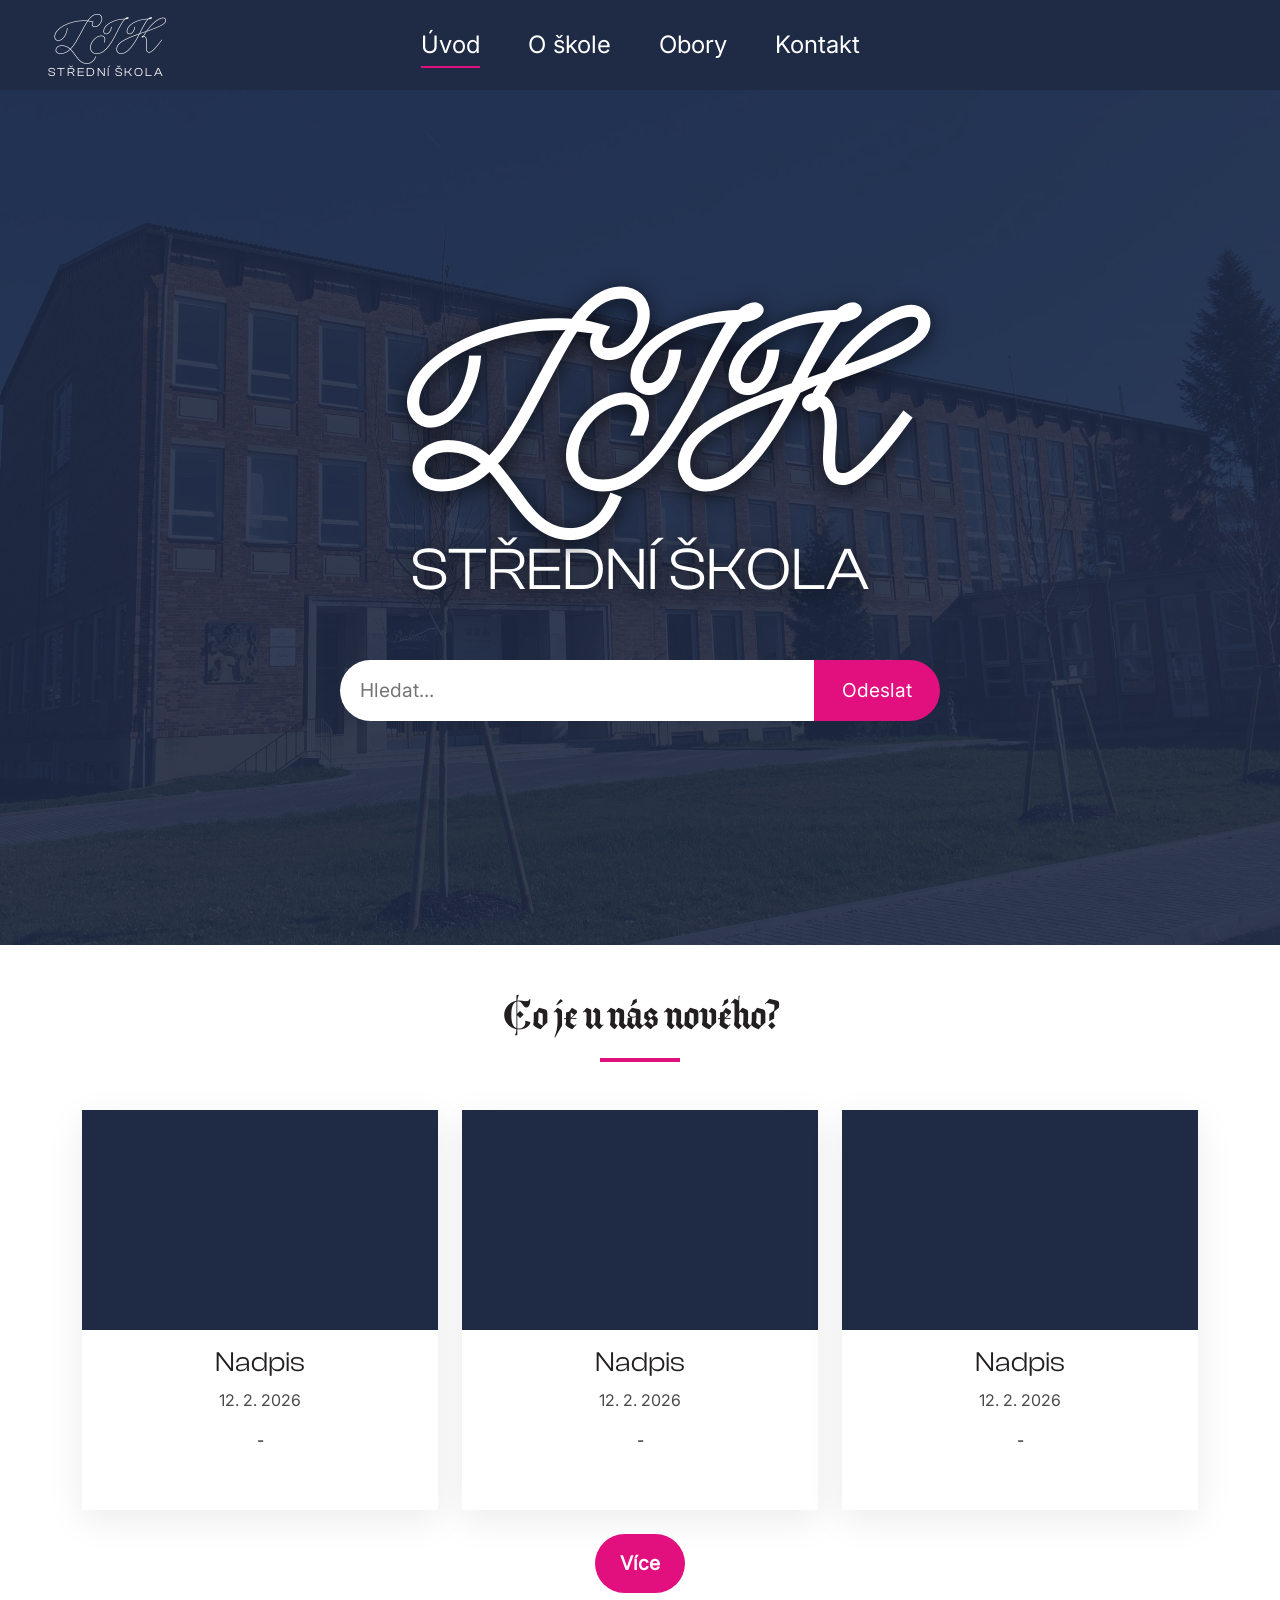
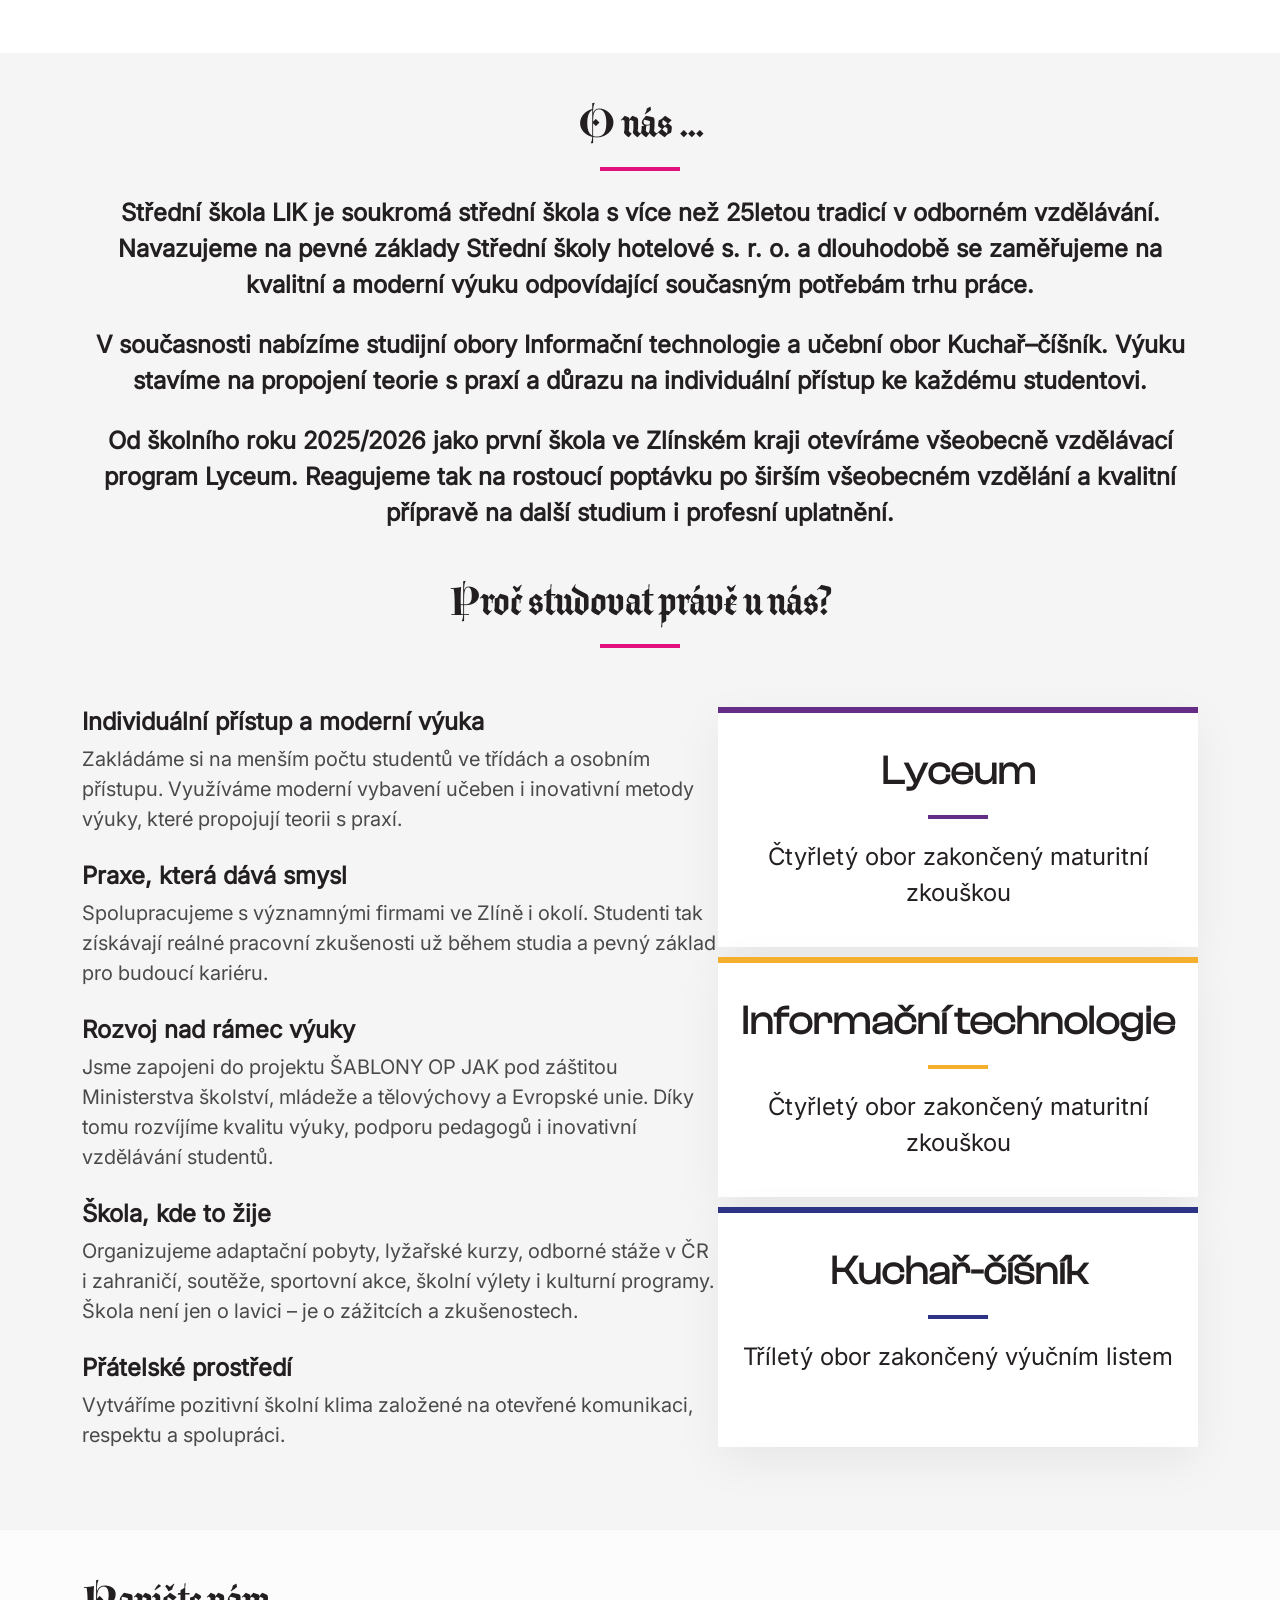
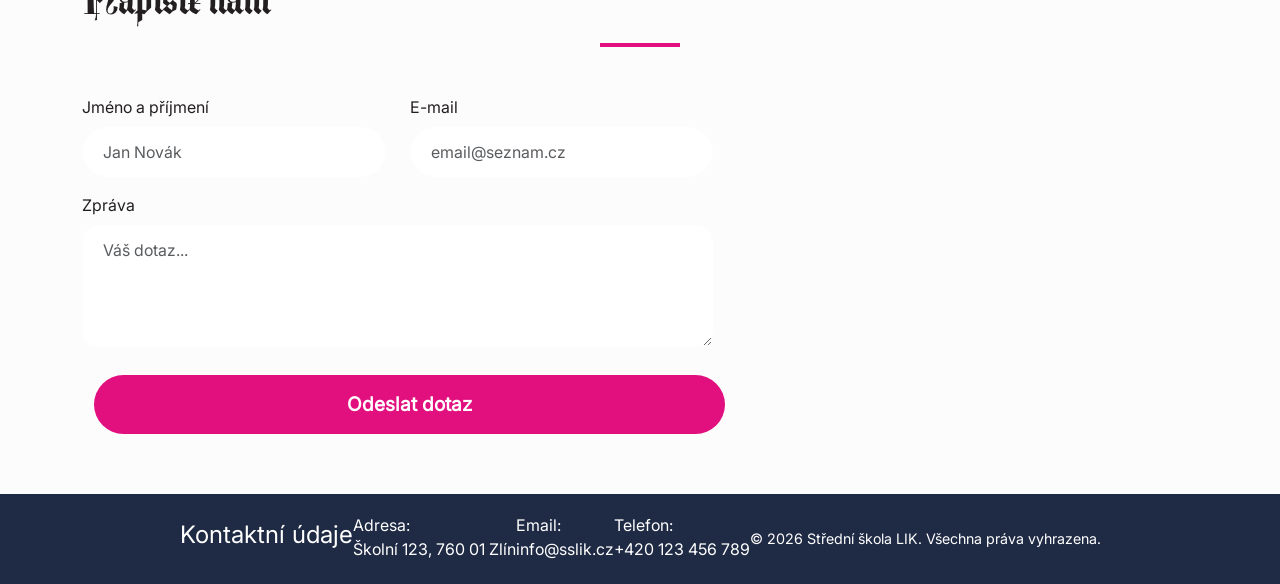
==== index.html @ 32ef6cf1 "home vmijsdxfovnujifdsuj" ====
<!DOCTYPE html>
<html lang="cs">
<head>
  <meta charset="UTF-8" />
  <meta name="viewport" content="width=device-width, initial-scale=1.0"/>
  <title>SŠLIK</title>
  <link href="https://cdn.jsdelivr.net/npm/bootstrap@5.3.2/dist/css/bootstrap.min.css" rel="stylesheet">
  <link rel="stylesheet" href="css/style.css">
</head>
<body>

<header class="d-flex align-items-center px-5 position-relative">
  
  <a href="index.html" class="logo text-decoration-none d-flex flex-column align-items-center">
    <h1 class="m-0">LIK</h1>
    <h2 class="m-0">STŘEDNÍ ŠKOLA</h2>
  </a>

  <nav class="position-absolute top-50 start-50 translate-middle">
    <ul class="nav gap-5">
      <li class="nav-item">
        <a class="header-nav active text-white" href="index.html">Úvod</a>
      </li>
      <li class="nav-item">
        <a class="header-nav text-white" href="o-skole.html">O škole</a>
      </li>
      <li class="nav-item">
        <a class="header-nav text-white" href="obory.html">Obory</a>
      </li>
      <li class="nav-item">
        <a class="header-nav text-white" href="kontakt.html">Kontakt</a>
      </li>
    </ul>
  </nav>
</header>

  <section class="hero">
    <div class="hero-content">
      <h1 class="title display-1 fw-bold">LIK</h1>
      <h2 class="title display-4">STŘEDNÍ ŠKOLA</h2>
    
      <form class="hero-form">
        <input type="text" placeholder="Hledat..." required>
        <button type="submit">Odeslat</button>
      </form>
    </div>
  </section>

<section id="news" class="py-5">
  <div class="container text-center">
    <h2 class="section-title mb-5">Co je u nás nového?</h2>

    <div class="row justify-content-center g-4">
      
      <div class="col-md-4 d-flex justify-content-center">
        <article class="news-card">
          <div class="news-image"></div>
          <div class="p-3">
            <h3>Nadpis</h3>
            <p class="news-meta">12. 2. 2026</p>
            <p>-</p>
          </div>
        </article>
      </div>

      <div class="col-md-4 d-flex justify-content-center">
        <article class="news-card">
          <div class="news-image"></div>
          <div class="p-3">
            <h3>Nadpis</h3>
            <p class="news-meta">12. 2. 2026</p>
            <p>-</p>
          </div>
        </article>
      </div>

      <div class="col-md-4 d-flex justify-content-center">
        <article class="news-card">
          <div class="news-image"></div>
          <div class="p-3">
            <h3>Nadpis</h3>
            <p class="news-meta">12. 2. 2026</p>
            <p>-</p>
          </div>
        </article>
      </div>

    </div>

    <a class="btn more rounded-pill text-white px-4 mt-4" href="#">Více</a>
  </div>
</section>

<section id="about" class="py-5">
  <div class="container text-center">

    <h2 class="section-title mb-4">O nás ...</h2>

    <p class="fs-4 fw-semibold mb-4">Střední škola LIK je soukromá střední škola s více než 25letou tradicí v odborném vzdělávání. Navazujeme na pevné základy Střední školy hotelové s. r. o. a dlouhodobě se zaměřujeme na kvalitní a moderní výuku odpovídající současným potřebám trhu práce.
</p>
    <p class="fs-4 fw-semibold mb-4">V současnosti nabízíme studijní obory Informační technologie a učební obor Kuchař–číšník. Výuku stavíme na propojení teorie s praxí a důrazu na individuální přístup ke každému studentovi.</p>
    <p class="fs-4 fw-semibold mb-5">Od školního roku 2025/2026 jako první škola ve Zlínském kraji otevíráme všeobecně vzdělávací program Lyceum. Reagujeme tak na rostoucí poptávku po širším všeobecném vzdělání a kvalitní přípravě na další studium i profesní uplatnění.</p>

        <h2 class="section-title mb-4">Proč studovat právě u nás?</h2>

<div class="why-study">
  <div class="why-study-content">

    <p class="why-study-item fs-4 fw-semibold mb-1">Individuální přístup a moderní výuka</p>
    <p class="why-study-item fs-5 mb-4">Zakládáme si na menším počtu studentů ve třídách a osobním přístupu. Využíváme moderní vybavení učeben i inovativní metody výuky, které propojují teorii s praxí.</p>

    
    <p class="why-study-item fs-4 fw-semibold mb-1">Praxe, která dává smysl</p>
    <p class="why-study-item fs-5 mb-4">Spolupracujeme s významnými firmami ve Zlíně i okolí. Studenti tak získávají reálné pracovní zkušenosti už během studia a pevný základ pro budoucí kariéru.</p>

    
    <p class="why-study-item fs-4 fw-semibold mb-1">Rozvoj nad rámec výuky</p>
    <p class="why-study-item fs-5 mb-4">Jsme zapojeni do projektu ŠABLONY OP JAK pod záštitou Ministerstva školství, mládeže a tělovýchovy a Evropské unie. Díky tomu rozvíjíme kvalitu výuky, podporu pedagogů i inovativní vzdělávání studentů.</p>

    
    <p class="why-study-item fs-4 fw-semibold mb-1">Škola, kde to žije</p>
    <p class="why-study-item fs-5 mb-4">Organizujeme adaptační pobyty, lyžařské kurzy, odborné stáže v ČR i zahraničí, soutěže, sportovní akce, školní výlety i kulturní programy. Škola není jen o lavici – je o zážitcích a zkušenostech.</p>

    
    <p class="why-study-item fs-4 fw-semibold mb-1">Přátelské prostředí</p>
    <p class="why-study-item fs-5">Vytváříme pozitivní školní klima založené na otevřené komunikaci, respektu a spolupráci.</p>

    </div>
    <div class="study-programs">

        <div class="study-card lyceum-card">
          <h3 class="fs-1 fw-bold">Lyceum</h3>
          <hr>
          <p class="fs-4">Čtyřletý obor zakončený maturitní zkouškou</p>
        </div>

        <div class="study-card it-card">
          <h3 class="fs-1 fw-bold">Informační technologie</h3>
          <hr>
          <p class="fs-4">Čtyřletý obor zakončený maturitní zkouškou</p>
        </div>

        <div class="study-card kuchar-card">
          <h3 class="fs-1 fw-bold">Kuchař-číšník</h3>
          <hr>
          <p class="fs-4">Tříletý obor zakončený výučním listem</p>
        </div>

    </div>
    </div>
  </div>
</section>

<section id="kontakt" class="py-5 shadow-sm" style="background-color: #fcfcfc;">
  <div class="container">
    <h2 class="section-title mb-5">Napište nám</h2>
    <div class="row g-5">

      <div class="col-md-7">
          <div class="row mb-3">
            <div class="col">
              <label class="form-label">Jméno a příjmení</label>
              <input type="text" class="form-control rounded-pill" placeholder="Jan Novák" required>
            </div>
            <div class="col">
              <label class="form-label">E-mail</label>
              <input type="email" class="form-control rounded-pill" placeholder="email@seznam.cz" required>
            </div>
          </div>
          <div class="mb-3">
            <label class="form-label">Zpráva</label>
            <textarea class="form-control rounded-4" rows="4" placeholder="Váš dotaz..."></textarea>
          </div>
          <button type="submit" class="btn more text-white w-100">Odeslat dotaz</button>
      </div>
      
    </div>
  </div>
</section>

<footer class="d-flex align-items-center justify-content-center">
          <h4 class="mb-2 text-white">Kontaktní údaje</h4>
          <p class="mb-1 text-white">Adresa:<br>Školní 123, 760 01 Zlín</p>
          <p class="mb-1 text-white">Email:<br>info@sslik.cz</p>
          <p class="mb-1 text-white">Telefon:<br>+420 123 456 789</p>
</footer>

<script src="https://cdn.jsdelivr.net/npm/bootstrap@5.3.2/dist/js/bootstrap.bundle.min.js"></script>
</body>
</html>
---- css/style.css ----
:root {
  --primary: #1f2a44;
  --secondary: #e20f7f;
  --text: #231f20;
  --bg-gray: #f5f5f5;

  --lyceum: #662d87;
  --it: #f4b02d;
  --kuchar: #2d3486;

  --gray: #4a4a4a;
}

@font-face {
  font-family: 'Pencerio_Complete';
  src: url('/fonts/Pencerio_Complete/Fonts/WEB/fonts/Pencerio-Hairline.woff2');
}

@font-face {
  font-family: 'Aktura_Complete';
  src: url('/fonts/Aktura_Complete/Fonts/WEB/fonts/Aktura-Regular.woff2');
}

@font-face {
  font-family: 'ClashDisplay-Regular';
  src: url('/fonts/ClashDisplay_Complete/Fonts/WEB/fonts/ClashDisplay-Regular.woff2');
}

@font-face {
  font-family: 'Inter-Regular';
  src: url('/fonts/Inter/static/Inter_18pt-Regular.ttf');
}

body {
  font-family: 'Inter-Regular', sans-serif;
  color: var(--text);
}

header {
  height: 90px;
  background: var(--primary);
}

.logo h1 {
  font-family: 'Pencerio_Complete';
  font-size: 45px;
  letter-spacing: 3px;
  color: white;
}

.logo h2 {
  font-family: 'ClashDisplay-Regular';
  font-size: 12px;
  letter-spacing: 2px;
  color: white;
}

.nav a {
  color: white;
  text-decoration: none;
  font-size: 150%;
  position: relative;
  padding: 5px 0;
  transition: color 0.3s ease;
}
.nav a::after {
  content: "";
  position: absolute;
  bottom: -4px;
  left: 50%;
  transform: translateX(-50%);
  width: 0%;
  height: 2px;
  background: var(--secondary);
  transition: width 0.3s ease;
}

.nav a:hover::after,
.nav a.active::after {
  width: 100%;
}

.hero { 
  height: 95vh;
  min-height: 640px;
  background: url("/img/kola-scaled.jpg");
  background-position: center;
  background-size: cover;
  background-repeat: no-repeat;
  color: white;
  position: relative;
  display: flex;
  align-items: center;
  overflow: hidden;
}

.hero::before {
  content: "";
  position: absolute;
  inset: 0;
  background: var(--primary);
  opacity: 0.9;
  z-index: 1;
}

.hero-form {
  margin: 2% auto 2.5%;
  display: flex;
  justify-content: center;
  max-width: 600px;
  width: 100%;
  gap: 0;
}

.hero-form input {
  flex: 1;
  padding: 16px 20px;
  border-radius: 50px 0 0 50px;
  border: none;
  font-size: 120%;
  outline: none;
}

.hero-form button {
  padding: 16px 28px;
  border-radius: 0 50px 50px 0;
  border: none;
  background: var(--secondary);
  color: white;
  font-size: 120%;
  cursor: pointer;
  transition: all 0.3s ease;
}

.hero-form button:hover {
  background: white;
  color: var(--primary);
}

.hero-content {
  display: flex;
  width: 100%;
  align-items: center;
  justify-content: center;
  flex-direction: column;
  z-index: 2;
}

.hero h1{
  font-family: Pencerio_Complete;
  font-size: 220px;
  text-shadow: 0 4px 20px rgba(0,0,0,0.75);
}

.hero h2{
  position: relative;
  bottom: 20px;
  font-family: ClashDisplay-Regular;
  font-size: 60px;
  z-index: -1;
  text-shadow: 0 4px 20px rgba(0,0,0,0.75);
}

.btn {
  display: inline-block;
  padding: 14px 32px;
  border-radius: 50px;
  text-decoration: none;
  font-weight: 600;
  font-size: 120%;
  transition: all 0.3s ease;
  margin: 12px;
}

.more {
  background: var(--secondary);
  color: white;
}

.more:hover {
  background: var(--primary)  ;
  border-color: white;
  transform: translateY(3px);
}

.section-title {
  font-size: 42px;
  font-family: 'Aktura_Complete';
  position: relative;
  color: var(--text);
}

.section-title::after {
  content: "";
  display: block;
  width: 80px;
  height: 4px;
  background: var(--secondary);
  margin: 15px auto 0;
}

.news-card {
  width: 400px;
  height: 400px;
  background: white;
  box-shadow: 0 10px 35px rgba(0,0,0,0.08);
  transition: 0.4s;
  display: flex;
  flex-direction: column;
}

.news-card:hover {
  transform: translateY(-10px);
  box-shadow: 0 30px 70px rgba(0,0,0,0.2);
}

.news-image {
  height: 220px;
  background: var(--primary);
}

.news-meta {
  color: var(--gray);
}

.news-card h3 {
  font-family: 'ClashDisplay-Regular';
}

#about {
  background: var(--bg-gray);
}

.why-study{
  display: flex;
  height: 90vh;
  justify-content: space-between;
  align-items: center;
  width: 100%;
}

.why-study-item{
  text-align: left;
}

.study-programs{
  display: flex;
  align-items: end;
  justify-content: center;
  gap: 10px;
  flex-direction: column;
}


.study-card {
  width: 480px;
  height: 240px;
  background: white;
  padding: 40px 20px;
  position: relative;
  transition: 0.4s;
  box-shadow: 0 15px 45px rgba(0,0,0,0.06);
  overflow: hidden;
}

.study-card::before {
  content: "";
  position: absolute;
  top: 0;
  left: 0;
  width: 100%;
  height: 6px;
  transition: 0.4s;
  z-index: 1;
}

.lyceum-card::before { background: var(--lyceum); }
.it-card::before { background: var(--it); }
.kuchar-card::before { background: var(--kuchar); }

.study-card:hover::before {
  height: 100%;
}

.study-card h3,
.study-card p {
  position: relative;
  z-index: 2;
  transition: 0.4s;
}

.study-card h3 {
  font-family: 'ClashDisplay-Regular';
}

.study-card:hover h3,
.study-card:hover p {
  color: white;
}

/* Základní styl pro čáru v kartě */
.study-card hr {
  width: 60px; /* Počáteční délka čáry */
  height: 4px; 
  border: none;
  opacity: 1;
  
  /* KLÍČOVÁ ZMĚNA: Automatický margin zleva i zprava čáru vycentruje */
  margin: 20px auto; 
  
  transition: 0.4s ease-in-out; /* Plynulejší přechod */
  position: relative;
  z-index: 2;
}

/* Barvy čar zůstávají stejné */
.lyceum-card hr { background-color: var(--lyceum); }
.it-card hr { background-color: var(--it); }
.kuchar-card hr { background-color: var(--kuchar); }

/* Efekt při najetí na kartu */
.study-card:hover hr {
  background-color: white;
  
  /* Čára se rozšíří na obě strany, protože má margin: auto */
  width: 150px; 
}

.section-title.text-start::after {
  margin: 15px 0 0; /* Zarovnání linky doleva pro text-start */
}

.img-wrapper img {
  transition: transform 0.5s ease;
}

.img-wrapper:hover img {
  transform: scale(1.05);
}

/* Úprava karet oborů v sekci About (místo TEXT TEXT TEXT) */
#about p.fs-5 {
  max-width: 800px;
  margin: 0 auto;
  color: var(--gray);
}

/* Kontakt form styling */
.form-control {
  padding: 12px 20px;
  border: 1px solid white;
}

.form-control:focus {
  border-color: var(--secondary);
  box-shadow: 0 0 0 0.25rem rgba(226, 15, 127, 0.25);
}

.contact-info p {
  font-size: 1.1rem;
  margin-bottom: 1rem;
}

/* Footer - malá výplň, ať tam něco je */
footer::after {
  content: "© 2026 Střední škola LIK. Všechna práva vyhrazena.";
  color: white;
  font-size: 0.9rem;
}

footer {
  height: 90px;
  background: var(--primary);
}
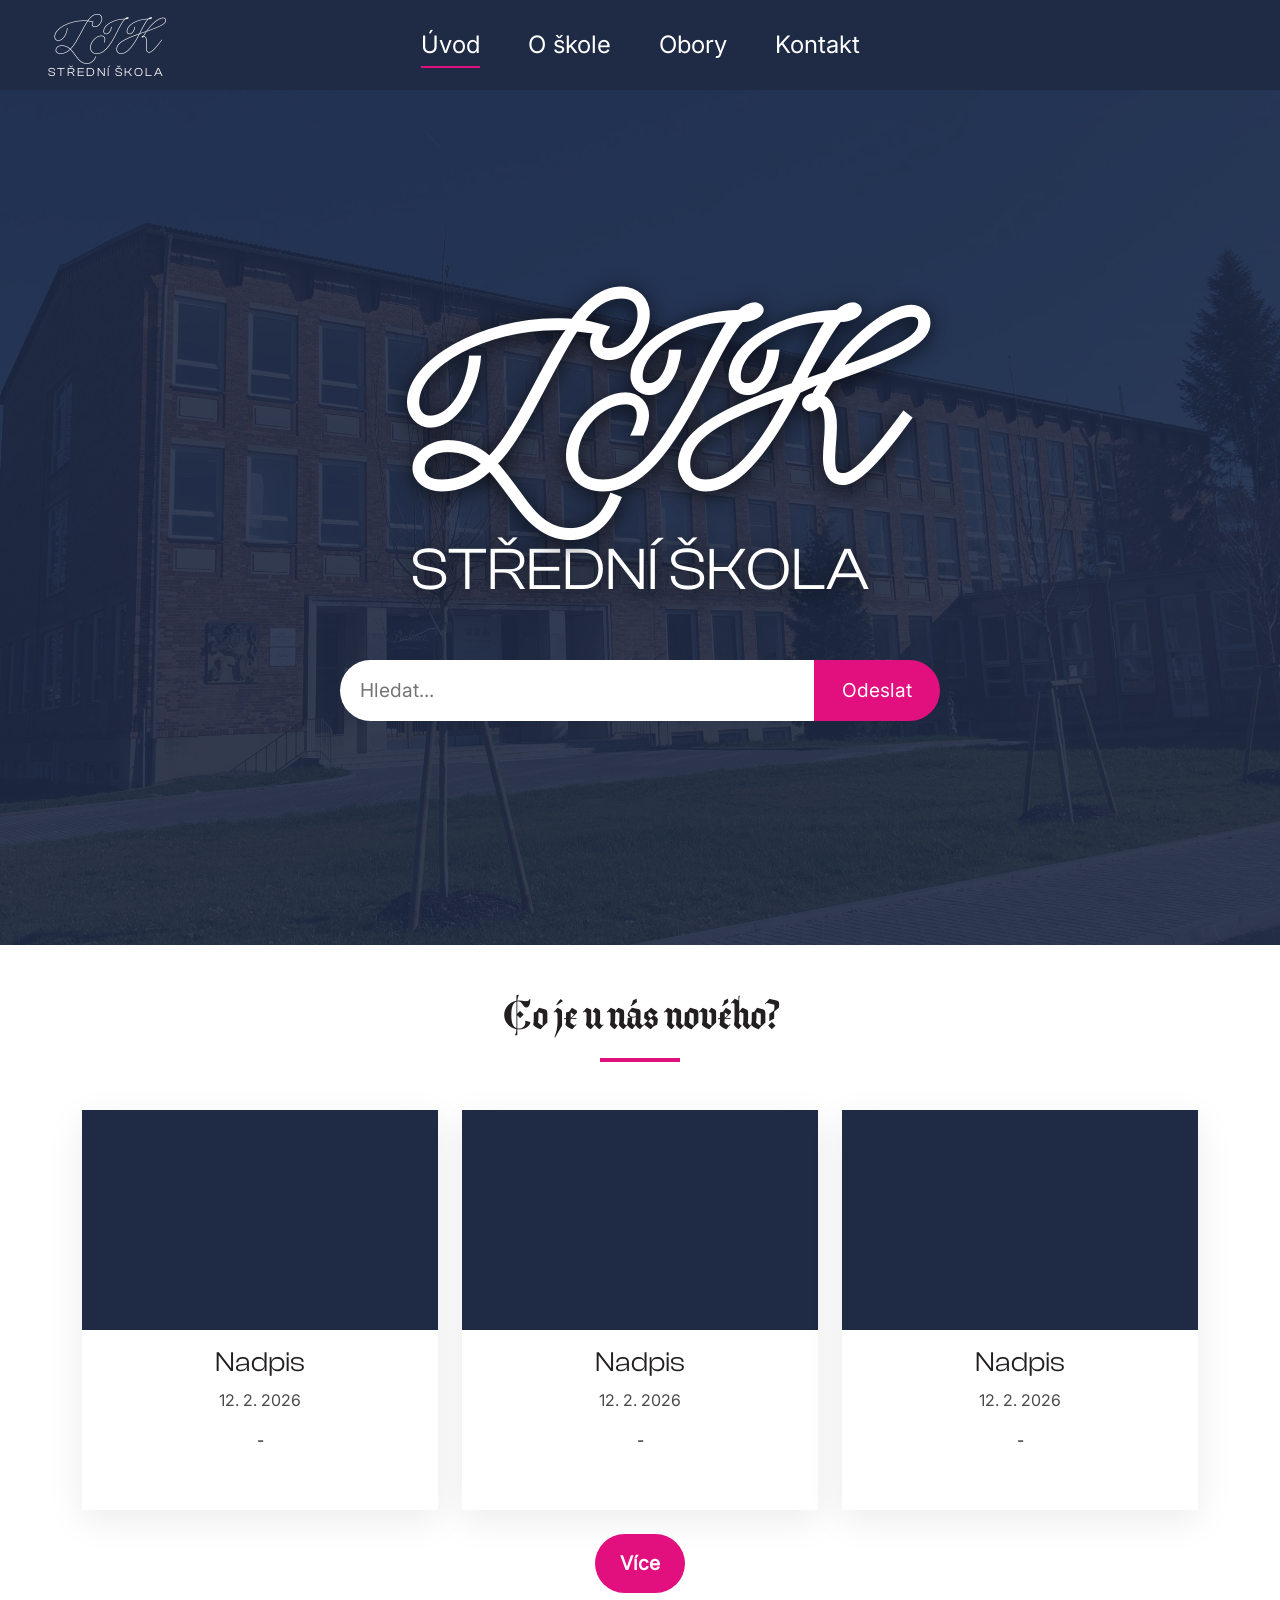
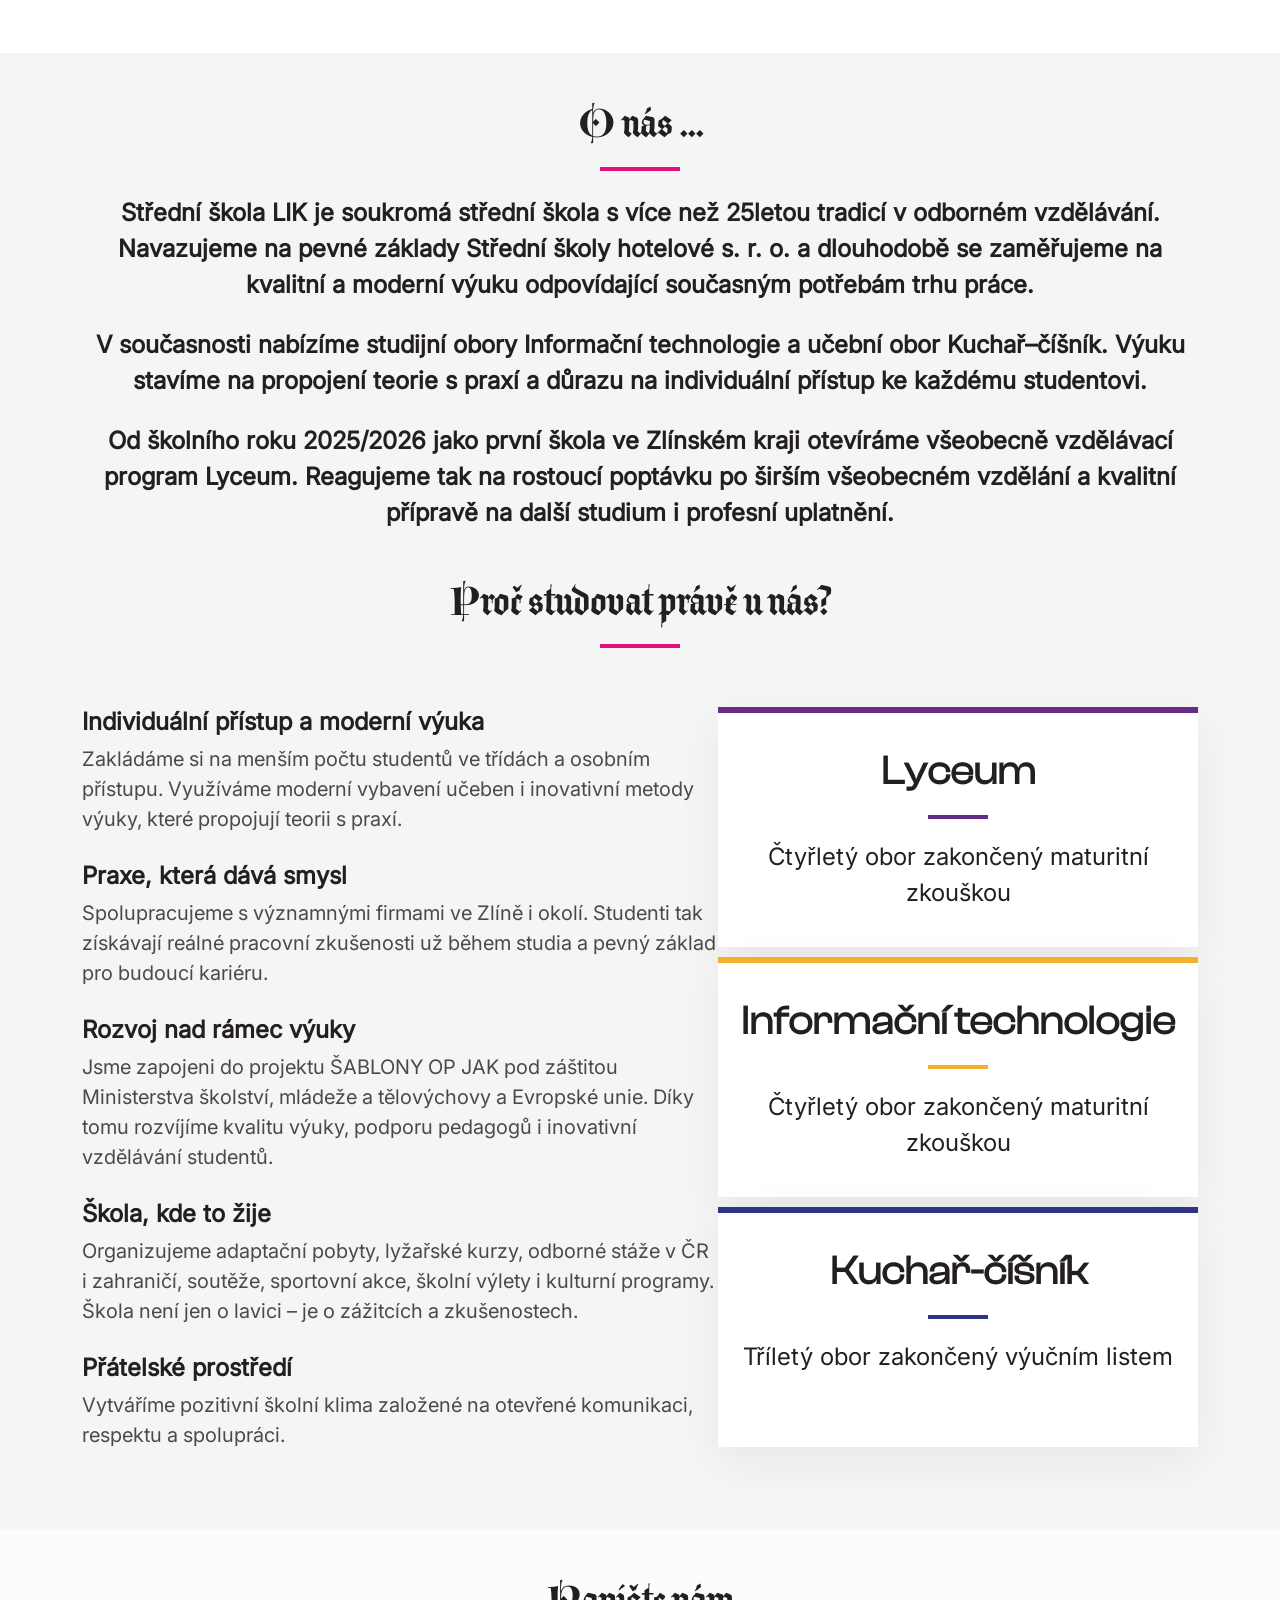
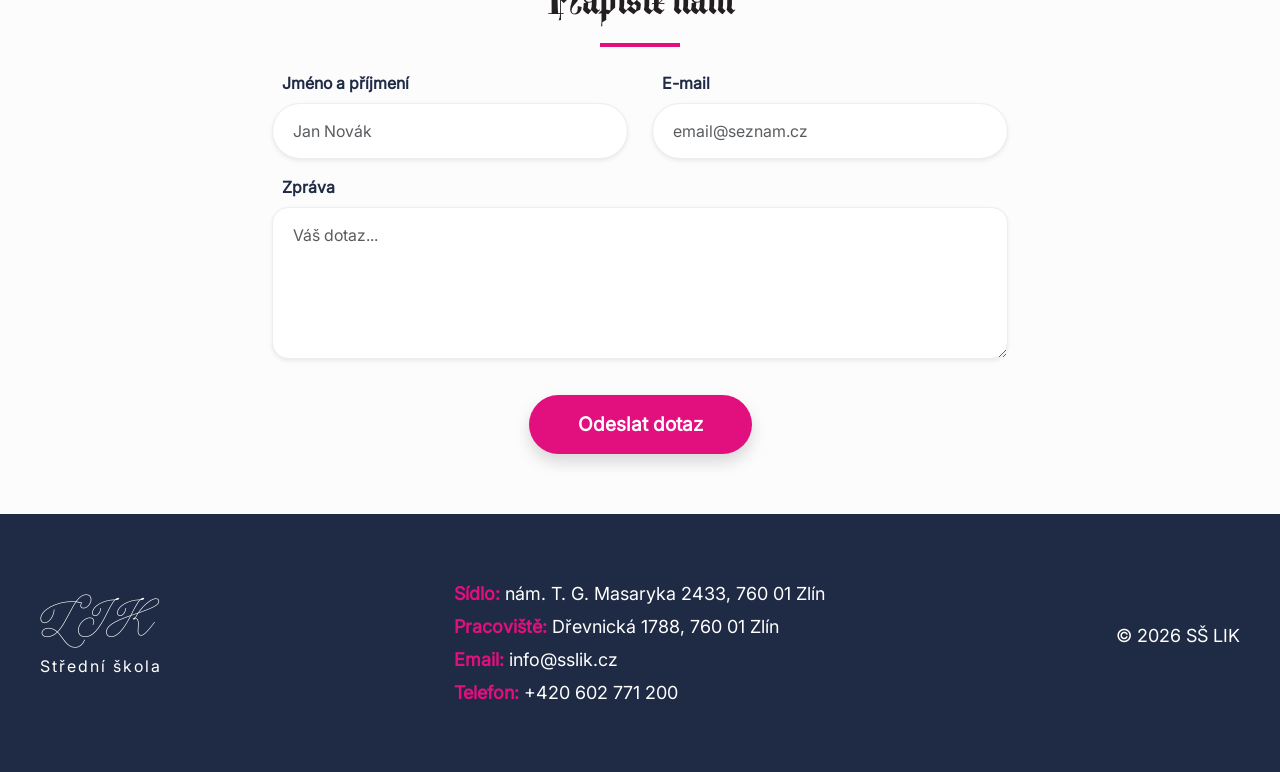
==== commit db39c621: "kontakt a footer uprava a oprava chyb" ====
--- a/index.html
+++ b/index.html
@@ -151,38 +151,52 @@
   </div>
 </section>
 
-<section id="kontakt" class="py-5 shadow-sm" style="background-color: #fcfcfc;">
+<section id="kontakt" class="py-5" style="background-color: #fcfcfc;">
   <div class="container">
-    <h2 class="section-title mb-5">Napište nám</h2>
-    <div class="row g-5">
-
-      <div class="col-md-7">
+    <h2 class="section-title mb-4 text-center">Napište nám</h2>
+    <div class="row justify-content-center"> <div class="col-lg-8">
           <div class="row mb-3">
-            <div class="col">
-              <label class="form-label">Jméno a příjmení</label>
-              <input type="text" class="form-control rounded-pill" placeholder="Jan Novák" required>
+            <div class="col-md-6 mb-3 mb-md-0">
+              <label class="form-label fw-bold">Jméno a příjmení</label>
+              <input type="text" class="form-control rounded-pill shadow-sm" placeholder="Jan Novák" required>
             </div>
-            <div class="col">
-              <label class="form-label">E-mail</label>
-              <input type="email" class="form-control rounded-pill" placeholder="email@seznam.cz" required>
+            <div class="col-md-6">
+              <label class="form-label fw-bold">E-mail</label>
+              <input type="email" class="form-control rounded-pill shadow-sm" placeholder="email@seznam.cz" required>
             </div>
           </div>
-          <div class="mb-3">
-            <label class="form-label">Zpráva</label>
-            <textarea class="form-control rounded-4" rows="4" placeholder="Váš dotaz..."></textarea>
-          </div>
-          <button type="submit" class="btn more text-white w-100">Odeslat dotaz</button>
-      </div>
-      
+          <div class="mb-4">
+            <label class="form-label fw-bold">Zpráva</label>
+            <textarea class="form-control rounded-4 shadow-sm" rows="5" placeholder="Váš dotaz..."></textarea>
+          </div>
+          <div class="text-center">
+             <button type="submit" class="btn more text-white px-5 shadow">Odeslat dotaz</button>
+          </div>
+      </div>
     </div>
   </div>
 </section>
 
-<footer class="d-flex align-items-center justify-content-center">
-          <h4 class="mb-2 text-white">Kontaktní údaje</h4>
-          <p class="mb-1 text-white">Adresa:<br>Školní 123, 760 01 Zlín</p>
-          <p class="mb-1 text-white">Email:<br>info@sslik.cz</p>
-          <p class="mb-1 text-white">Telefon:<br>+420 123 456 789</p>
+<footer class="site-footer">
+  <div class="site-footer__inner">
+
+    <div class="site-footer__brand">
+      <h4 class="footer-logo">LIK</h4>
+      <p class="footer-sub">Střední škola</p>
+    </div>
+
+    <div class="site-footer__contact">
+      <p><strong>Sídlo:</strong> nám. T. G. Masaryka 2433, 760 01 Zlín</p>
+      <p><strong>Pracoviště:</strong> Dřevnická 1788, 760 01 Zlín</p>
+      <p><strong>Email:</strong> info@sslik.cz</p>
+      <p><strong>Telefon:</strong> +420 602 771 200</p>
+    </div>
+
+    <div class="site-footer__copy">
+      <p>© 2026 SŠ LIK</p>
+    </div>
+
+  </div>
 </footer>
 
 <script src="https://cdn.jsdelivr.net/npm/bootstrap@5.3.2/dist/js/bootstrap.bundle.min.js"></script>
--- a/css/style.css
+++ b/css/style.css
@@ -345,30 +345,81 @@
   color: var(--gray);
 }
 
-/* Kontakt form styling */
+.contact-form {
+  background: white;
+  border-radius: 20px;
+}
+
+.form-label {
+  color: var(--primary);
+  margin-left: 10px;
+}
+
 .form-control {
-  padding: 12px 20px;
-  border: 1px solid white;
+  padding: 15px 20px;
+  border: 1px solid #eee; /* Jemný rámeček místo bílé */
+  background-color: white;
+  transition: 0.3s;
 }
 
 .form-control:focus {
+  background-color: #fff;
   border-color: var(--secondary);
-  box-shadow: 0 0 0 0.25rem rgba(226, 15, 127, 0.25);
-}
-
-.contact-info p {
-  font-size: 1.1rem;
-  margin-bottom: 1rem;
-}
-
-/* Footer - malá výplň, ať tam něco je */
-footer::after {
-  content: "© 2026 Střední škola LIK. Všechna práva vyhrazena.";
-  color: white;
-  font-size: 0.9rem;
-}
-
-footer {
-  height: 90px;
+  box-shadow: 0 5px 15px rgba(226, 15, 127, 0.1);
+}
+
+/* --- OPRAVA FOOTERU --- */
+.site-footer {
   background: var(--primary);
+  color: white;
+  padding: 60px 40px;
+}
+
+.site-footer__inner {
+  max-width: 1200px;
+  margin: 0 auto;
+  display: flex;
+  justify-content: space-between;
+  align-items: center;
+  flex-wrap: wrap;
+  gap: 40px;
+}
+
+.footer-logo {
+  font-family: 'Pencerio_Complete';
+  font-size: 48px;
+  letter-spacing: 3px;
+  margin: 0;
+}
+
+.footer-sub {
+  font-size: 16px;
+  letter-spacing: 2px;
+  margin-top: 5px;
+}
+
+.site-footer__contact p {
+  margin: 6px 0;
+  font-size: 18px;
+}
+
+.site-footer__contact strong {
+  color: var(--secondary);
+  font-weight: 600;
+}
+
+.site-footer__copy {
+  font-size: 18px;
+}
+
+.footer-h4{
+  font-family: Pencerio_Complete;
+}
+
+.footer-contact-bar {
+    display: flex;
+    justify-content: center;
+    align-items: center;
+    gap: 1.5%;
+    flex-wrap: wrap;
 }
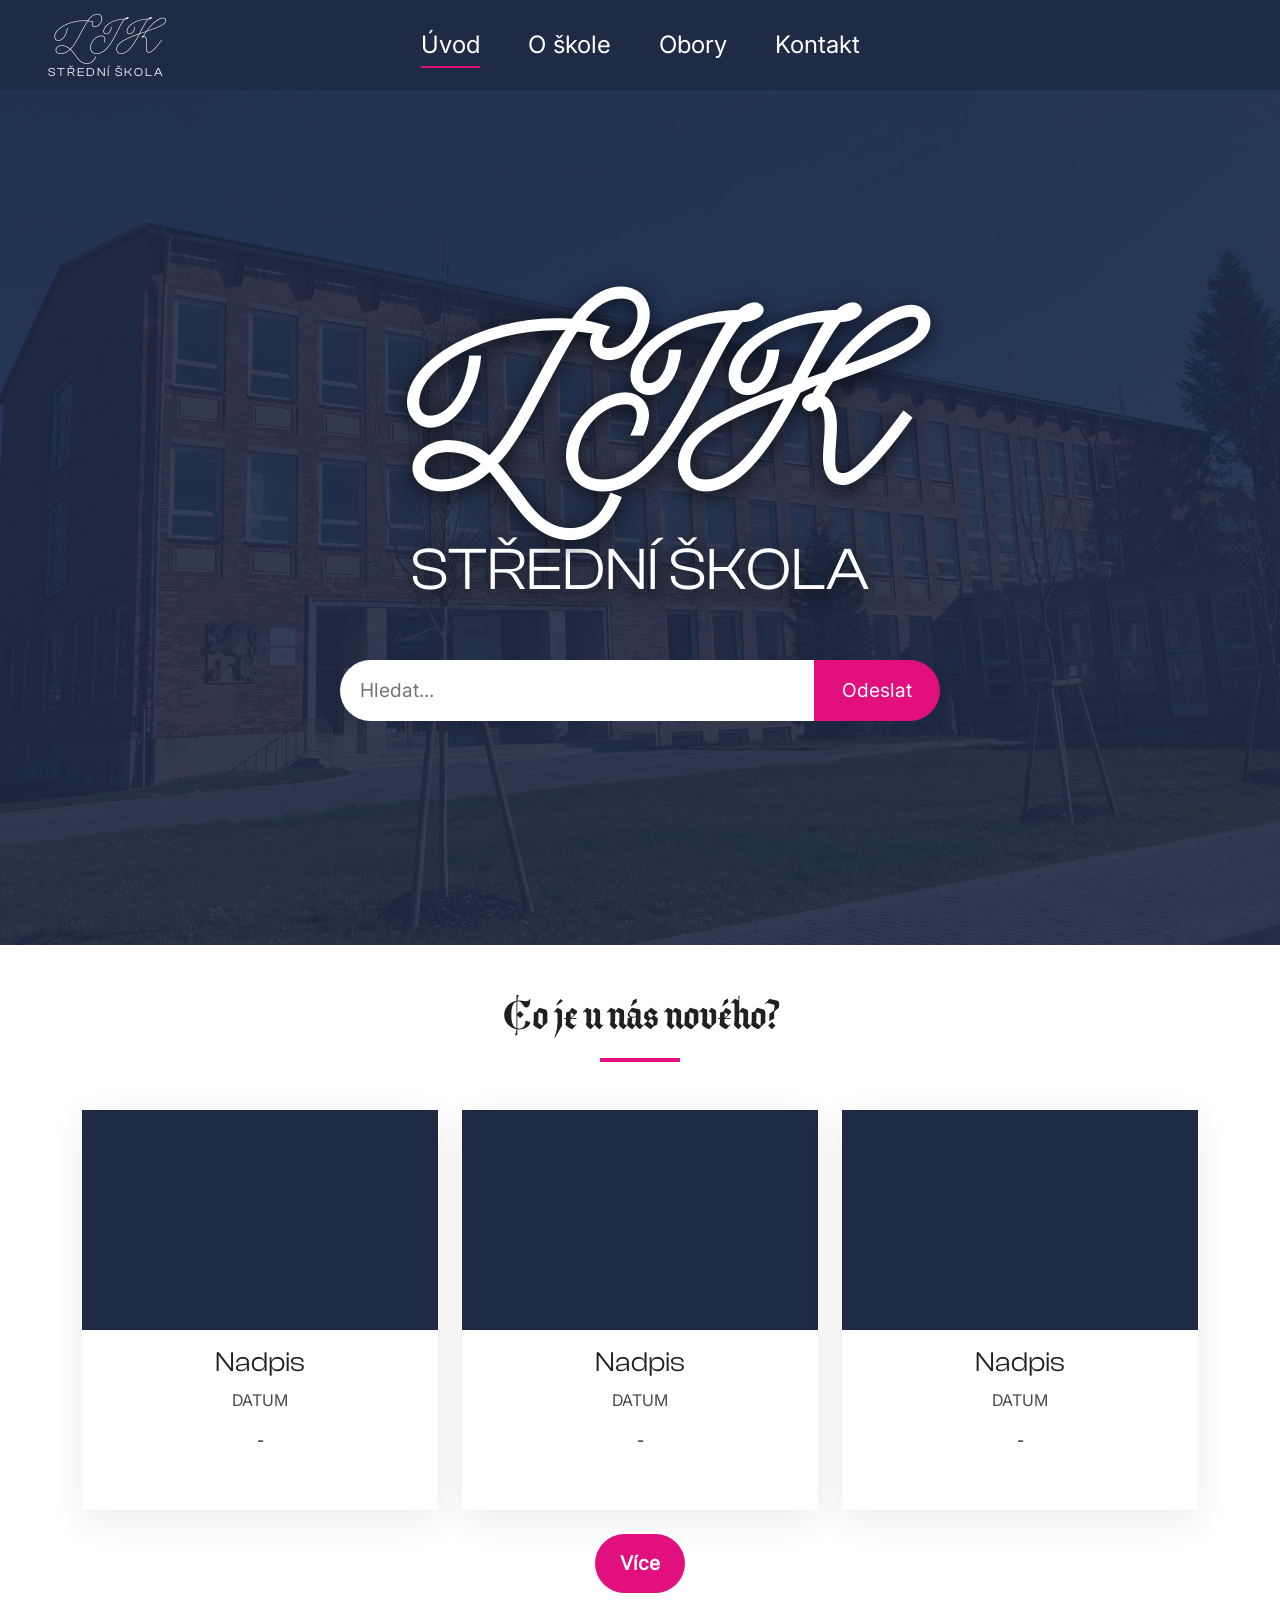
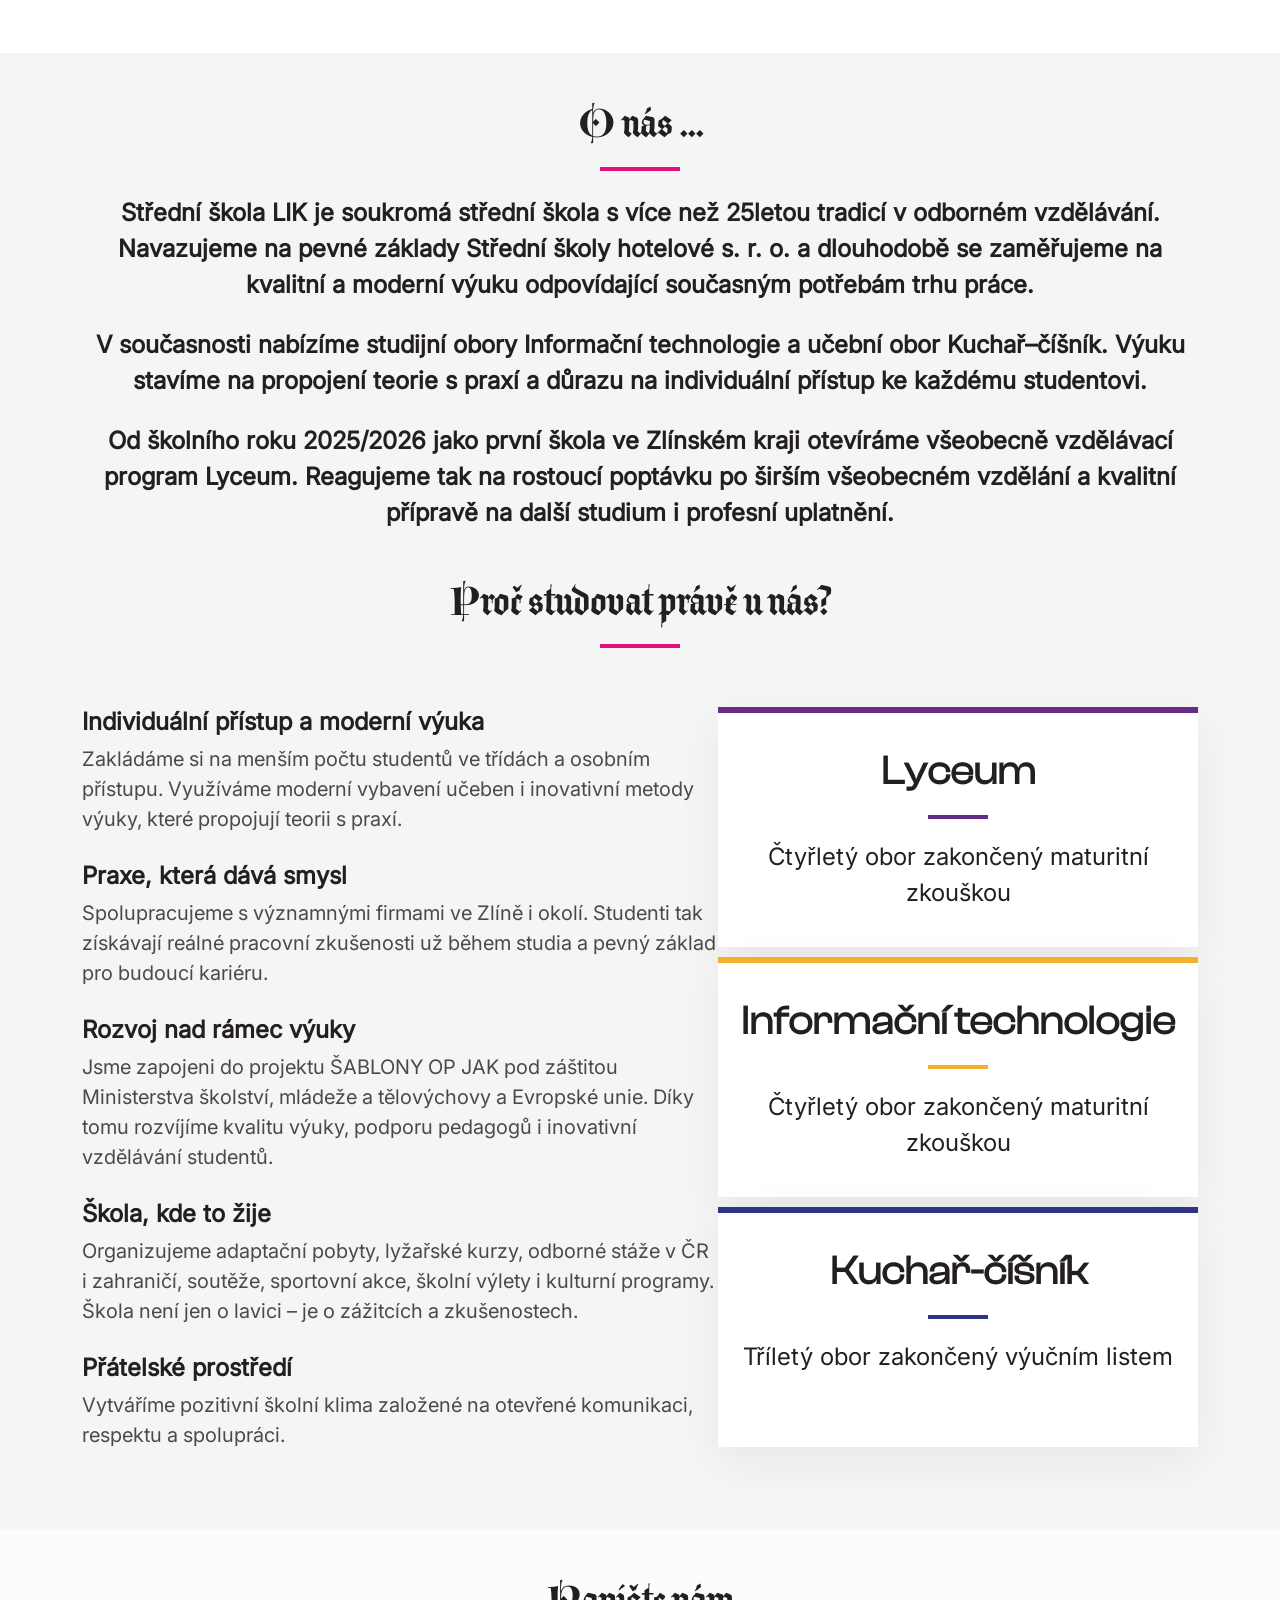
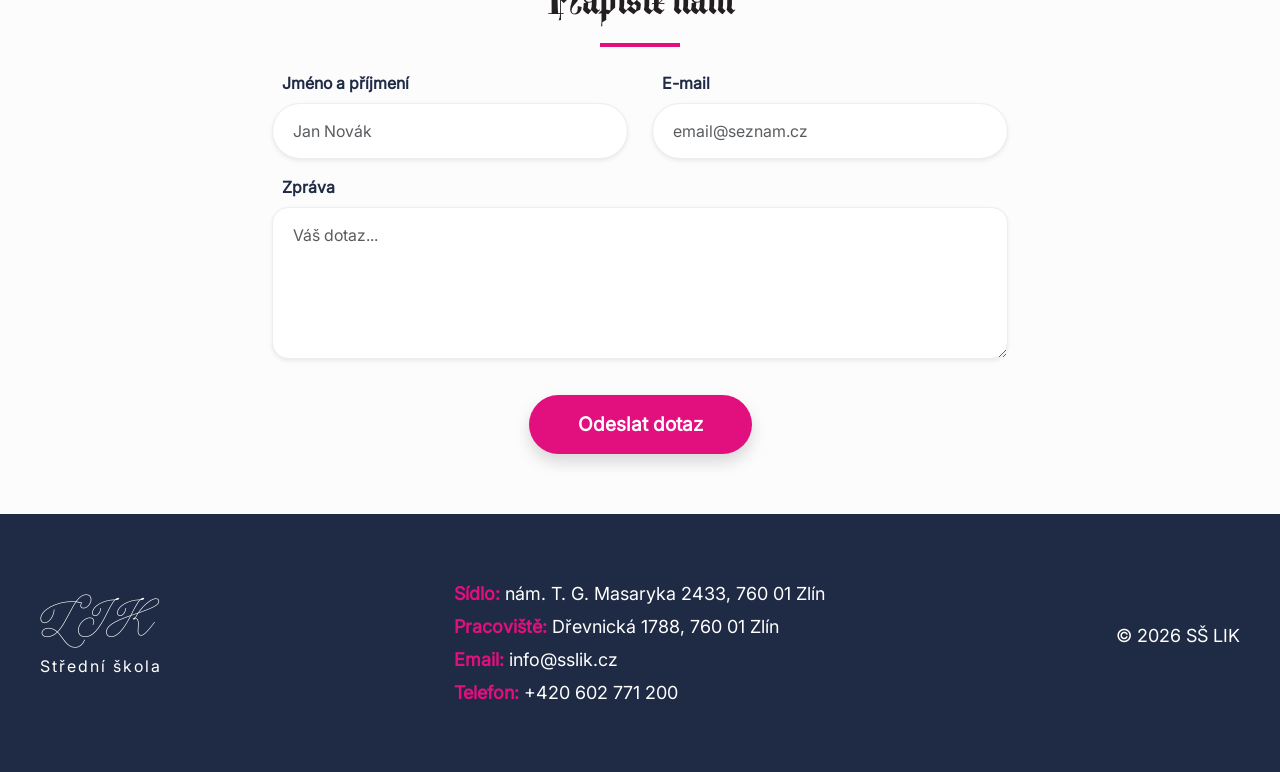
==== commit 375a8900: "pridan spolecny layout (head, header, footer, link) do ostatnich HTML souboru" ====
--- a/index.html
+++ b/index.html
@@ -57,7 +57,7 @@
           <div class="news-image"></div>
           <div class="p-3">
             <h3>Nadpis</h3>
-            <p class="news-meta">12. 2. 2026</p>
+            <p class="news-meta">DATUM</p>
             <p>-</p>
           </div>
         </article>
@@ -68,7 +68,7 @@
           <div class="news-image"></div>
           <div class="p-3">
             <h3>Nadpis</h3>
-            <p class="news-meta">12. 2. 2026</p>
+            <p class="news-meta">DATUM</p>
             <p>-</p>
           </div>
         </article>
@@ -79,7 +79,7 @@
           <div class="news-image"></div>
           <div class="p-3">
             <h3>Nadpis</h3>
-            <p class="news-meta">12. 2. 2026</p>
+            <p class="news-meta">DATUM</p>
             <p>-</p>
           </div>
         </article>
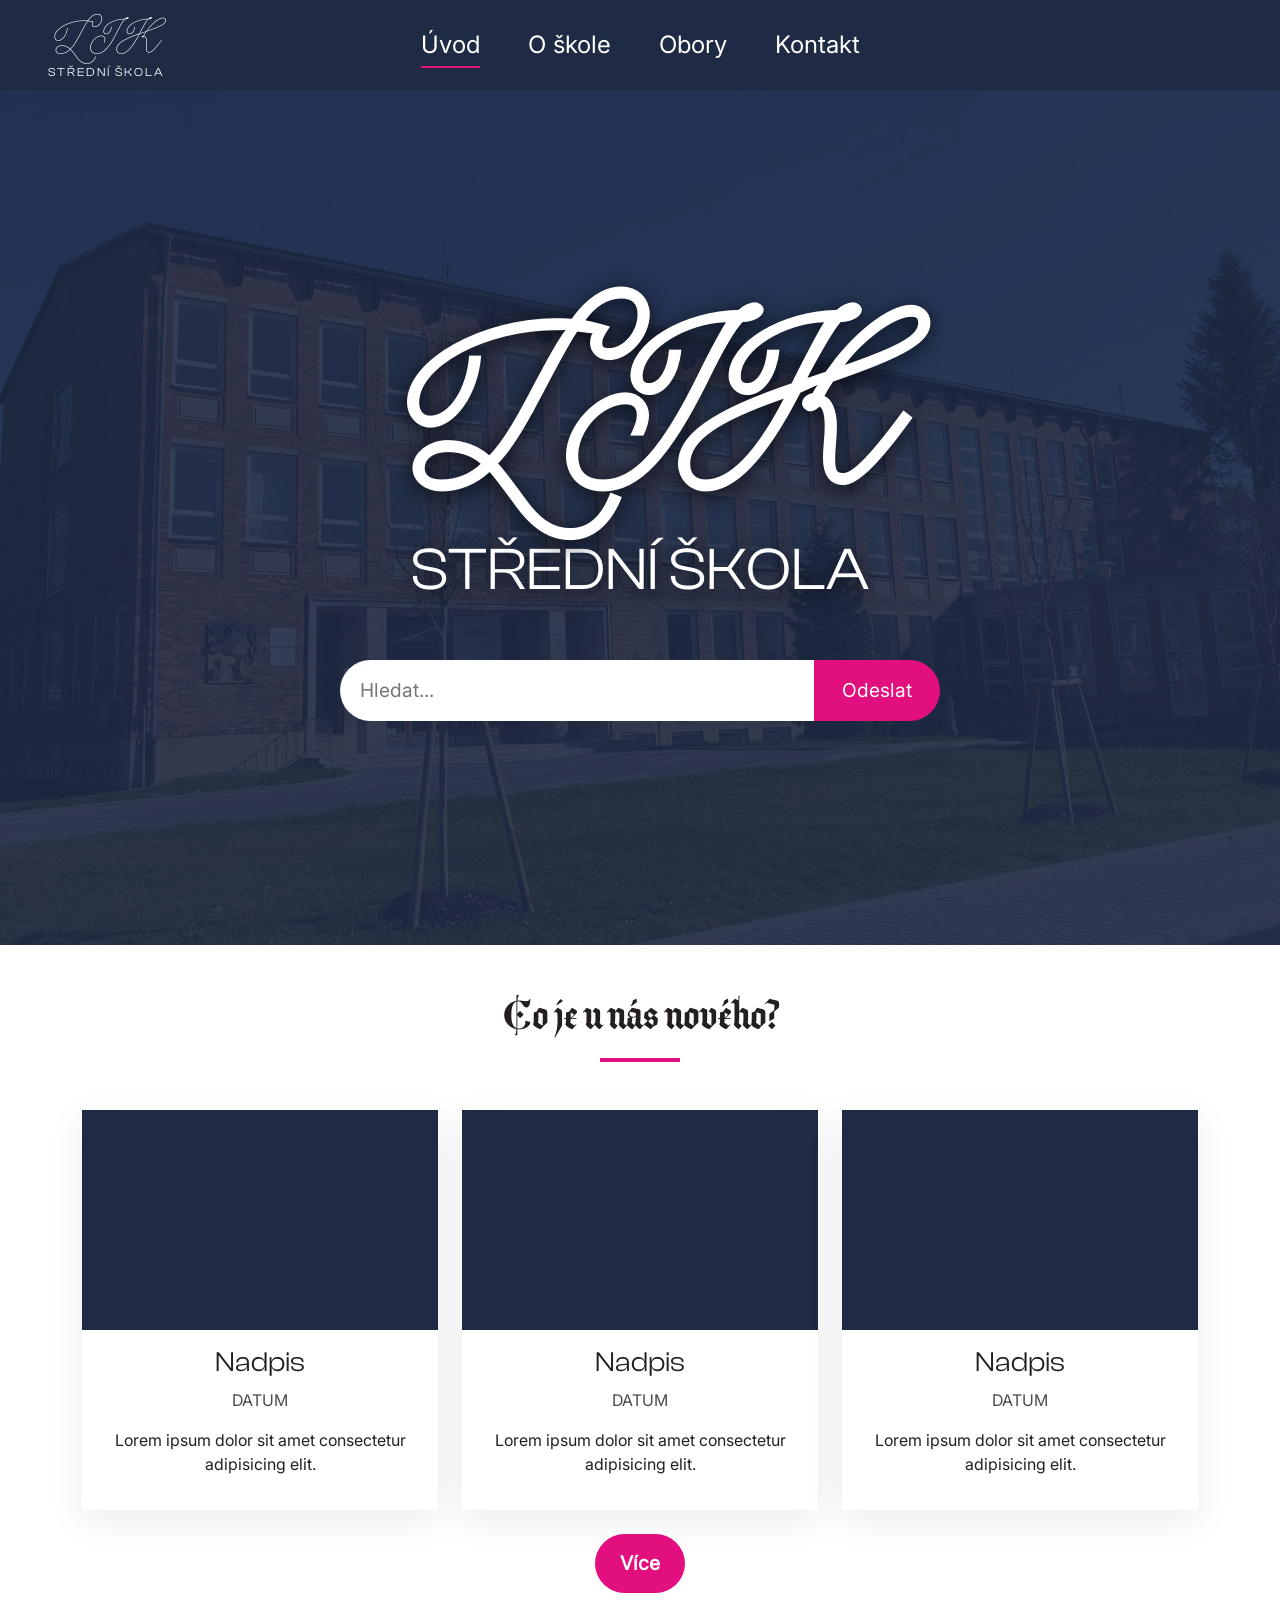
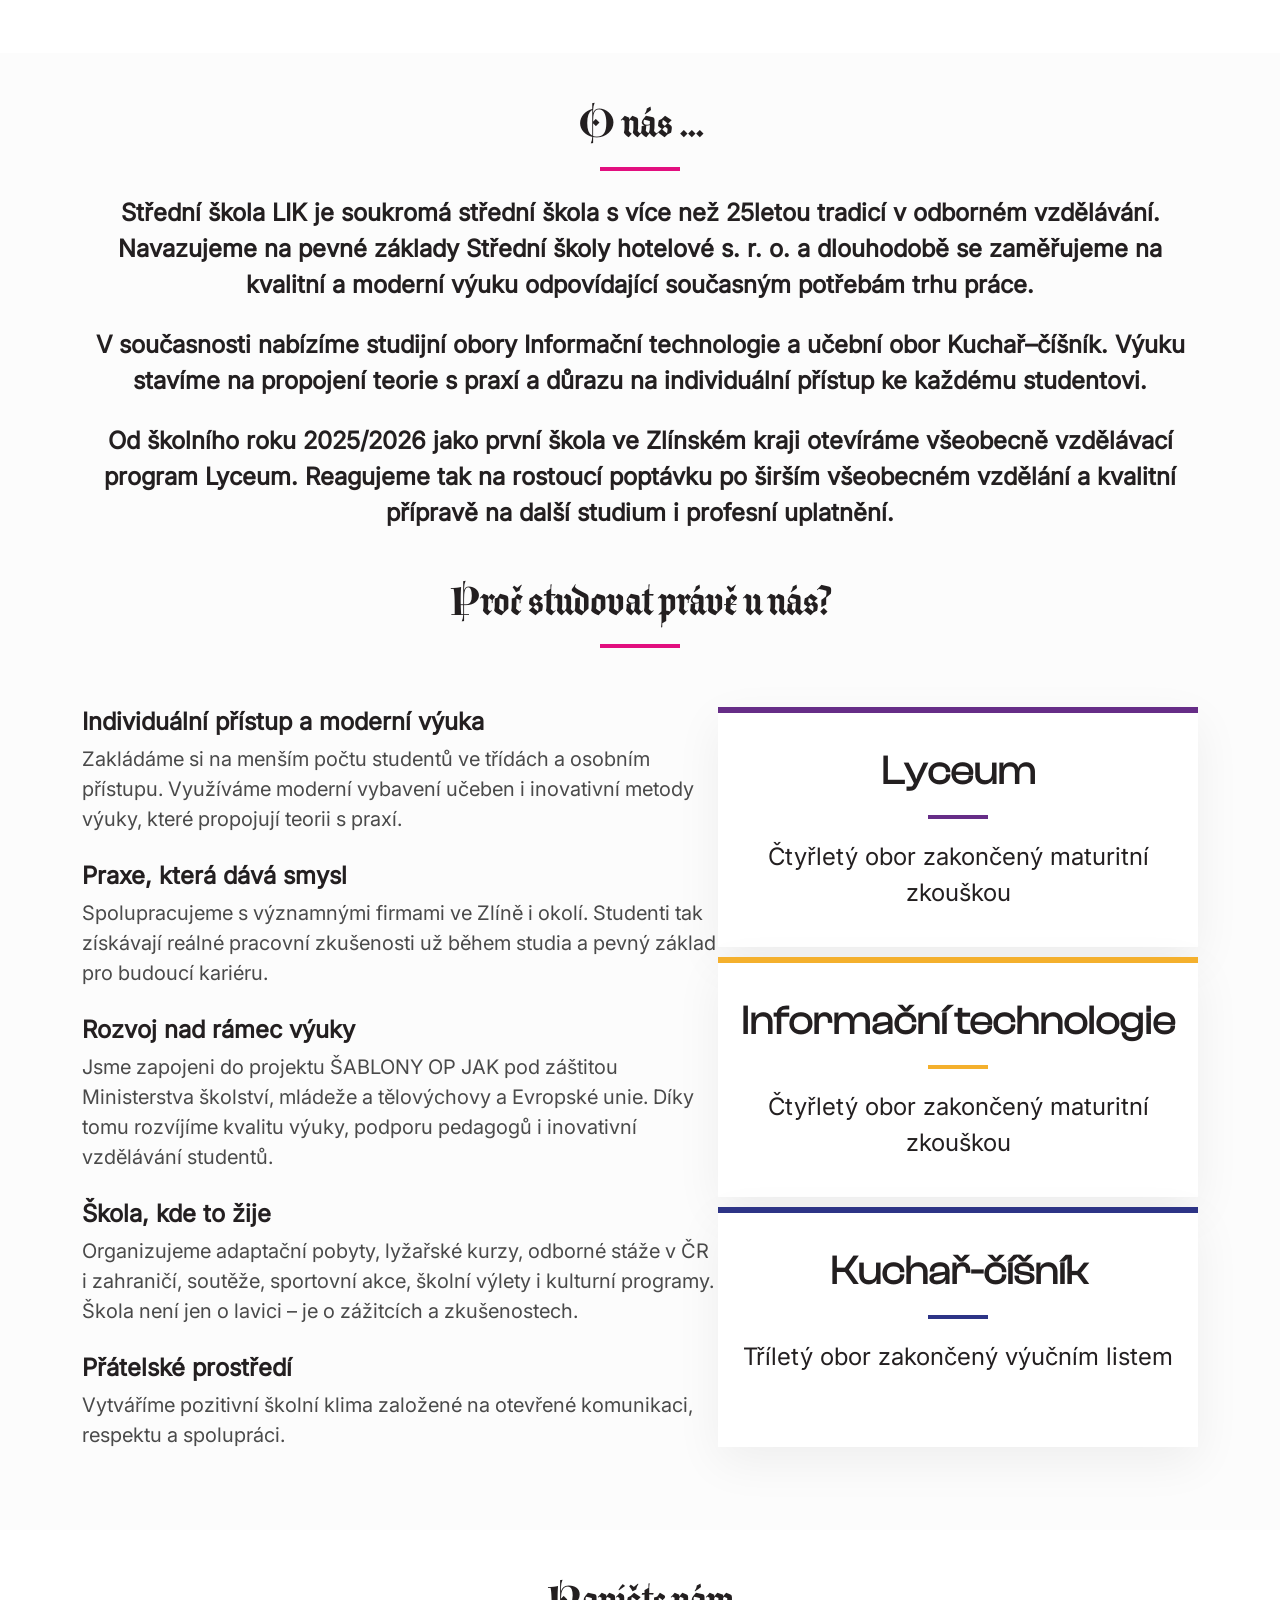
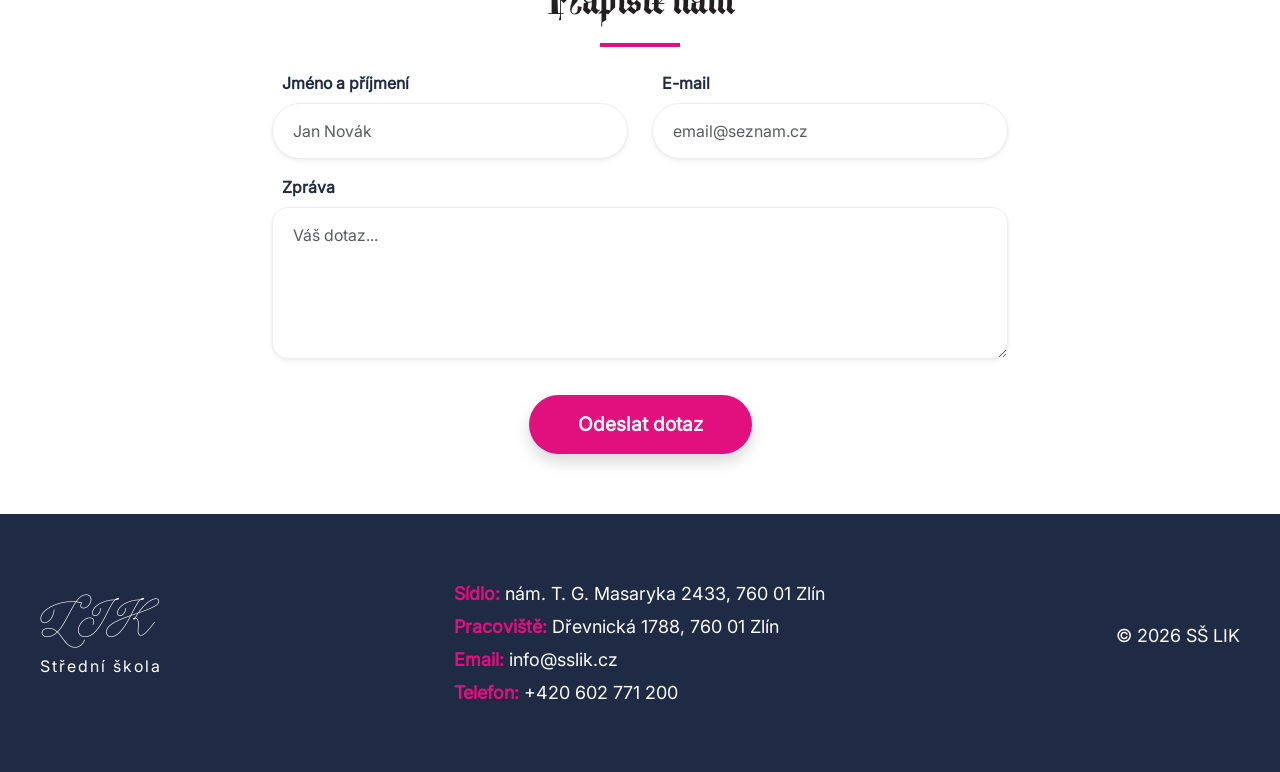
==== commit 297557d5: "vytvoření podstranka O ŠKOLE" ====
--- a/index.html
+++ b/index.html
@@ -58,7 +58,7 @@
           <div class="p-3">
             <h3>Nadpis</h3>
             <p class="news-meta">DATUM</p>
-            <p>-</p>
+            <p>Lorem ipsum dolor sit amet consectetur adipisicing elit.</p>
           </div>
         </article>
       </div>
@@ -69,7 +69,7 @@
           <div class="p-3">
             <h3>Nadpis</h3>
             <p class="news-meta">DATUM</p>
-            <p>-</p>
+            <p>Lorem ipsum dolor sit amet consectetur adipisicing elit.</p>
           </div>
         </article>
       </div>
@@ -80,7 +80,7 @@
           <div class="p-3">
             <h3>Nadpis</h3>
             <p class="news-meta">DATUM</p>
-            <p>-</p>
+            <p>Lorem ipsum dolor sit amet consectetur adipisicing elit.</p>
           </div>
         </article>
       </div>
@@ -151,7 +151,7 @@
   </div>
 </section>
 
-<section id="kontakt" class="py-5" style="background-color: #fcfcfc;">
+<section id="#kontakt-white" class="py-5">
   <div class="container">
     <h2 class="section-title mb-4 text-center">Napište nám</h2>
     <div class="row justify-content-center"> <div class="col-lg-8">
--- a/css/style.css
+++ b/css/style.css
@@ -2,7 +2,7 @@
   --primary: #1f2a44;
   --secondary: #e20f7f;
   --text: #231f20;
-  --bg-gray: #f5f5f5;
+  --bg-gray: #fcfcfc;
 
   --lyceum: #662d87;
   --it: #f4b02d;
@@ -39,6 +39,10 @@
 header {
   height: 90px;
   background: var(--primary);
+  position: sticky;
+  top: 0;
+  z-index: 1000;
+  width: 100%;
 }
 
 .logo h1 {
@@ -345,9 +349,26 @@
   color: var(--gray);
 }
 
+#kontakt-gray{
+  background-color: var(--bg-gray);
+  min-height: 75vh;
+  max-height: 100vh;
+  display: flex;
+  justify-content: center;
+  align-items: center;
+}
+
+#kontakt-white{
+  
+  min-height: 75vh;
+  max-height: 100vh;
+  display: flex;
+  justify-content: center;
+  align-items: center;
+}
+
 .contact-form {
   background: white;
-  border-radius: 20px;
 }
 
 .form-label {
@@ -422,4 +443,108 @@
     align-items: center;
     gap: 1.5%;
     flex-wrap: wrap;
+}
+
+
+
+
+/* --- SUB-HERO STYLY --- */
+.sub-hero {
+    background: var(--primary);
+    color: white;
+    padding: 100px 0 60px;
+    opacity: 95%;
+}
+
+.sub-hero-title {
+    font-family: 'ClashDisplay-Regular';
+    font-size: 90px;
+    font-weight: bold;
+    color: white;
+    letter-spacing: 2px;
+    margin-bottom: 40px;
+    text-transform: uppercase;
+}
+
+/* --- BENEFIT KARTY --- */
+.bg-gray-section {
+    background-color: var(--bg-gray);
+}
+
+.benefit-card {
+    background: white;
+    padding: 40px 25px;
+    text-align: center;
+    height: 100%;
+    transition: 0.3s;
+    border-bottom: 4px solid transparent;
+}
+
+/* --- SEZNAM S FAJKAMI --- */
+.extra-benefits-box {
+    background: white;
+    box-shadow: 0 10px 30px rgba(0,0,0,0.05);
+}
+
+.custom-check-list {
+    list-style: none;
+    padding: 0;
+}
+
+.custom-check-list li {
+    margin-bottom: 15px;
+    padding-left: 35px;
+}
+
+/* --- TESTIMONIALS --- */
+.testimonial-card {
+    background: var(--primary);
+    color: white;
+    padding: 35px;
+    height: 100%;
+    display: flex;
+    flex-direction: column;
+    justify-content: space-between;
+}
+
+.testimonial-card p {
+    font-style: italic;
+    font-size: 1.1rem;
+}
+
+.testimonial-author {
+    margin-top: 25px;
+    font-weight: bold;
+}
+
+.testimonial-author span {
+    display: block;
+    font-weight: normal;
+    font-size: 0.9rem;
+    color: var(--secondary);
+}
+
+/* --- DEKORACE OBRÁZKU --- */
+.image-deco-wrapper {
+    position: relative;
+    padding: 10px;
+}
+
+.image-deco-wrapper::before {
+    content: "";
+    position: absolute;
+    top: -10px;
+    right: -10px;
+    width: 100px;
+    height: 100px;
+    border-top: 5px solid var(--secondary);
+    border-right: 5px solid var(--secondary);
+    z-index: 0;
+}
+
+.image-caption {
+    text-align: center;
+    margin-top: 15px;
+    color: var(--gray);
+    font-size: 0.9rem;
 }
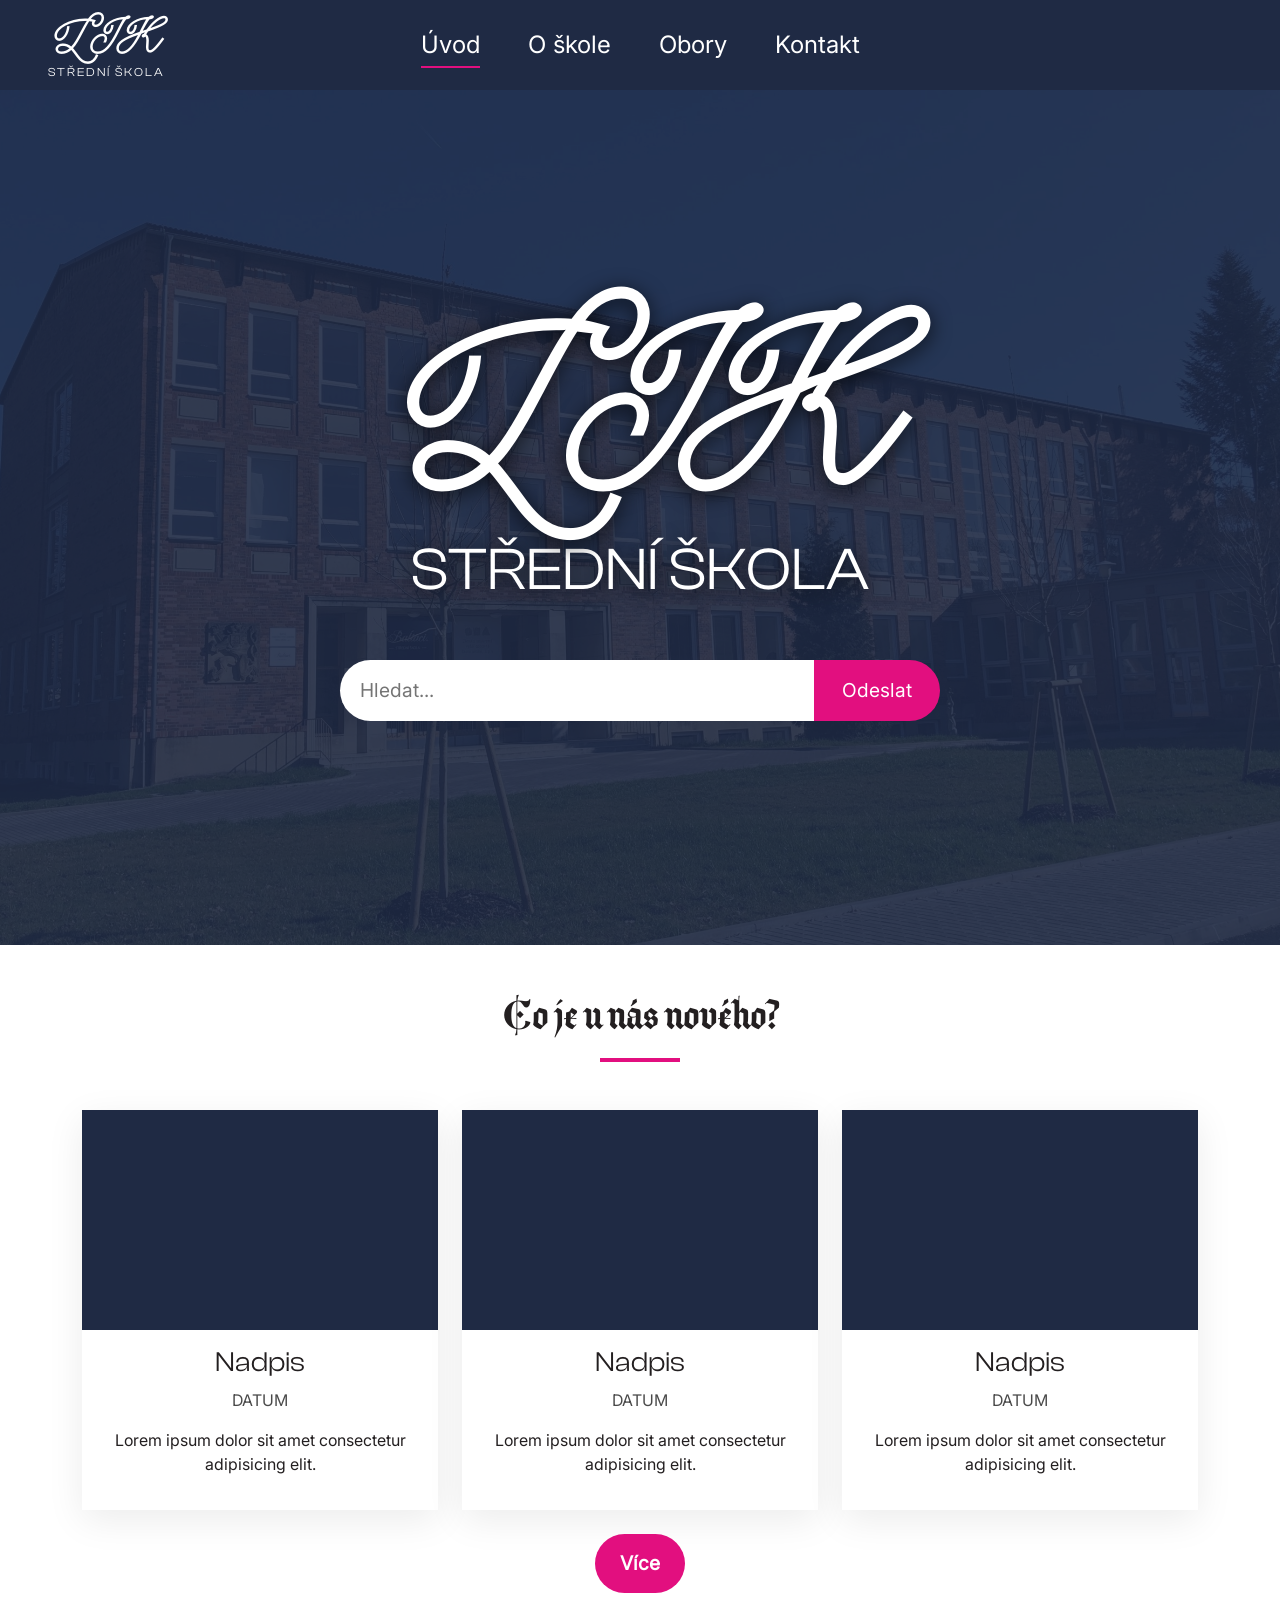
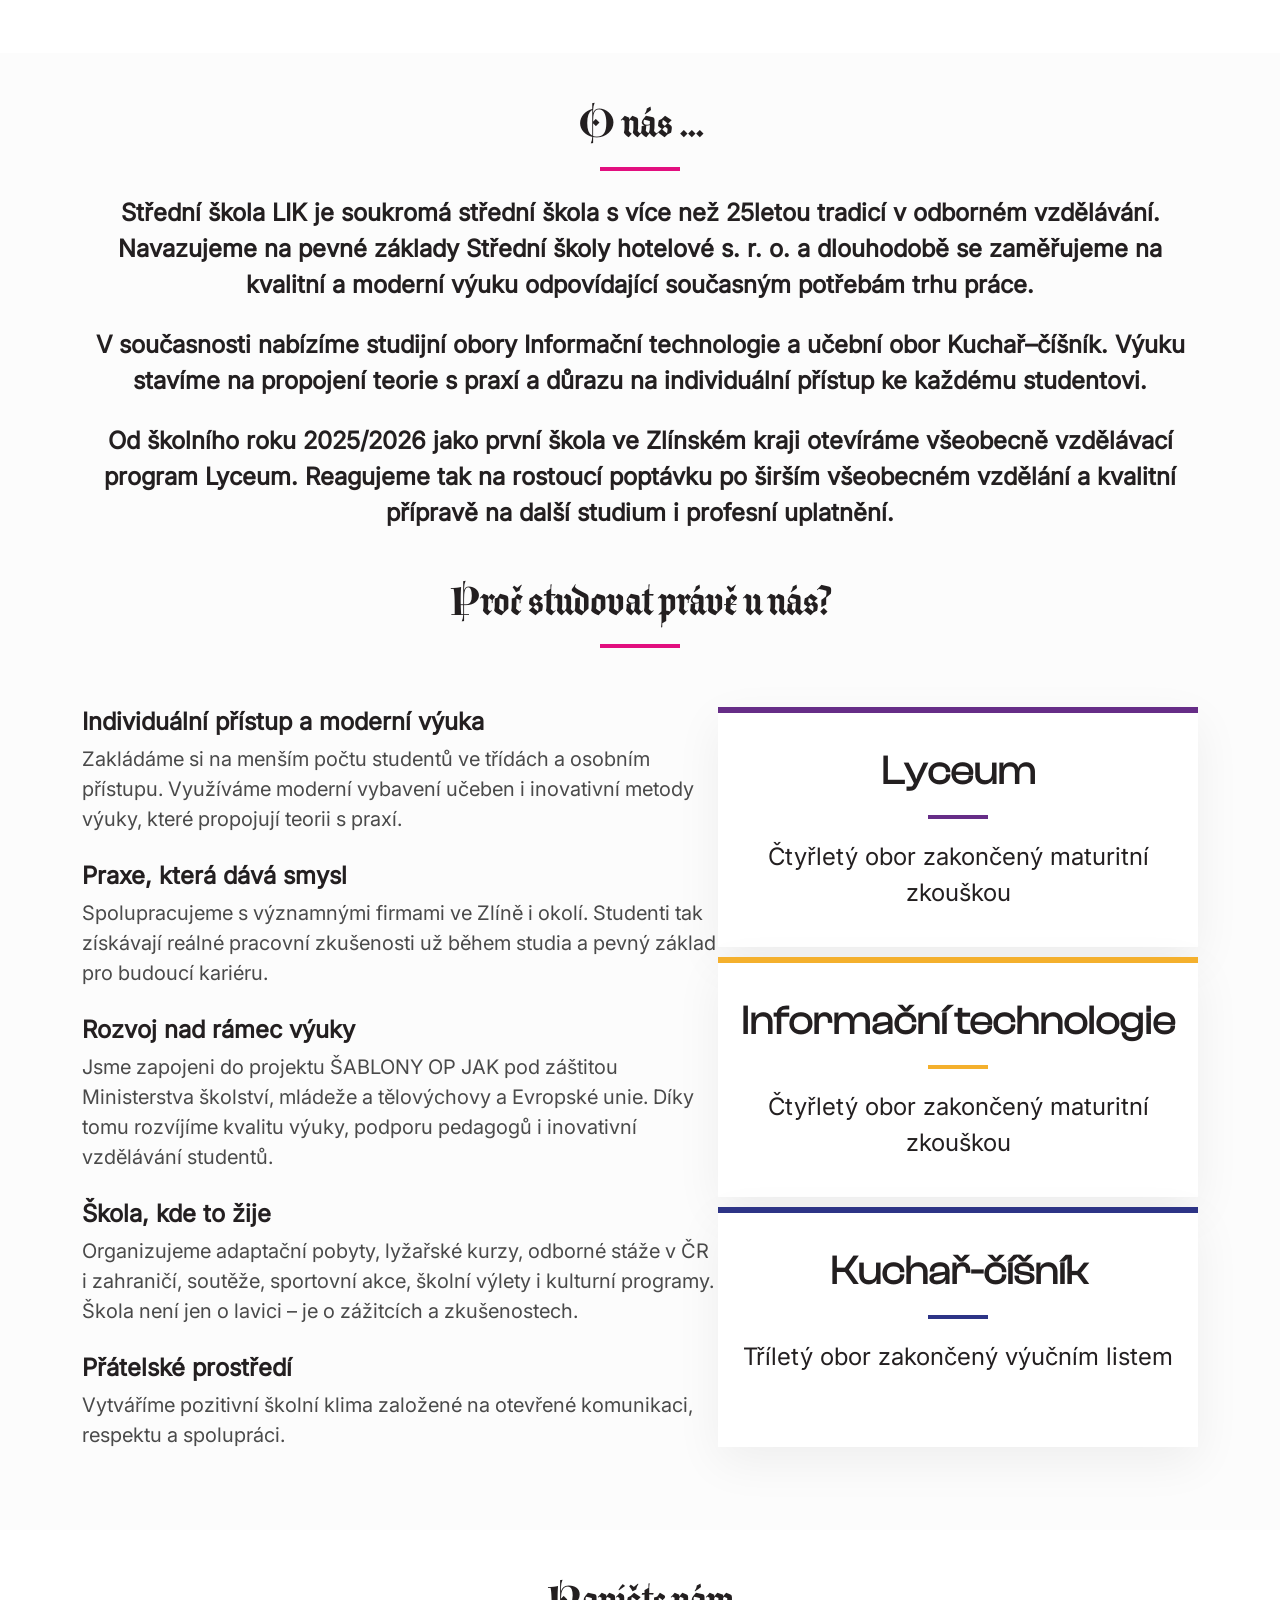
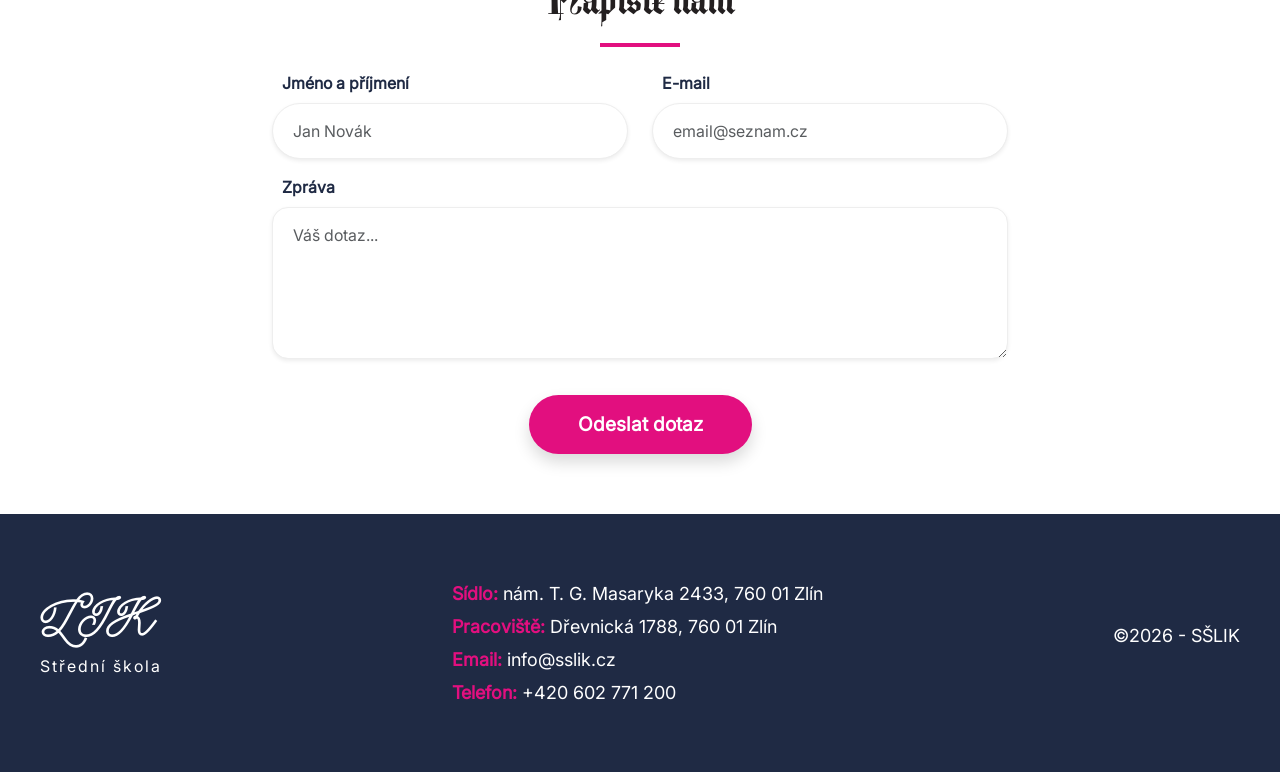
==== commit d200e3dc: "uprava loga header a footer" ====
--- a/index.html
+++ b/index.html
@@ -12,7 +12,7 @@
 <header class="d-flex align-items-center px-5 position-relative">
   
   <a href="index.html" class="logo text-decoration-none d-flex flex-column align-items-center">
-    <h1 class="m-0">LIK</h1>
+    <h1 class="m-0 fw-bold">LIK</h1>
     <h2 class="m-0">STŘEDNÍ ŠKOLA</h2>
   </a>
 
@@ -36,8 +36,8 @@
 
   <section class="hero">
     <div class="hero-content">
-      <h1 class="title display-1 fw-bold">LIK</h1>
-      <h2 class="title display-4">STŘEDNÍ ŠKOLA</h2>
+      <h1 class="title fw-bold">LIK</h1>
+      <h2 class="title">STŘEDNÍ ŠKOLA</h2>
     
       <form class="hero-form">
         <input type="text" placeholder="Hledat..." required>
@@ -181,7 +181,7 @@
   <div class="site-footer__inner">
 
     <div class="site-footer__brand">
-      <h4 class="footer-logo">LIK</h4>
+      <h4 class="footer-logo fw-bold">LIK</h4>
       <p class="footer-sub">Střední škola</p>
     </div>
 
@@ -193,7 +193,7 @@
     </div>
 
     <div class="site-footer__copy">
-      <p>© 2026 SŠ LIK</p>
+      <p>©2026 - SŠLIK</p>
     </div>
 
   </div>
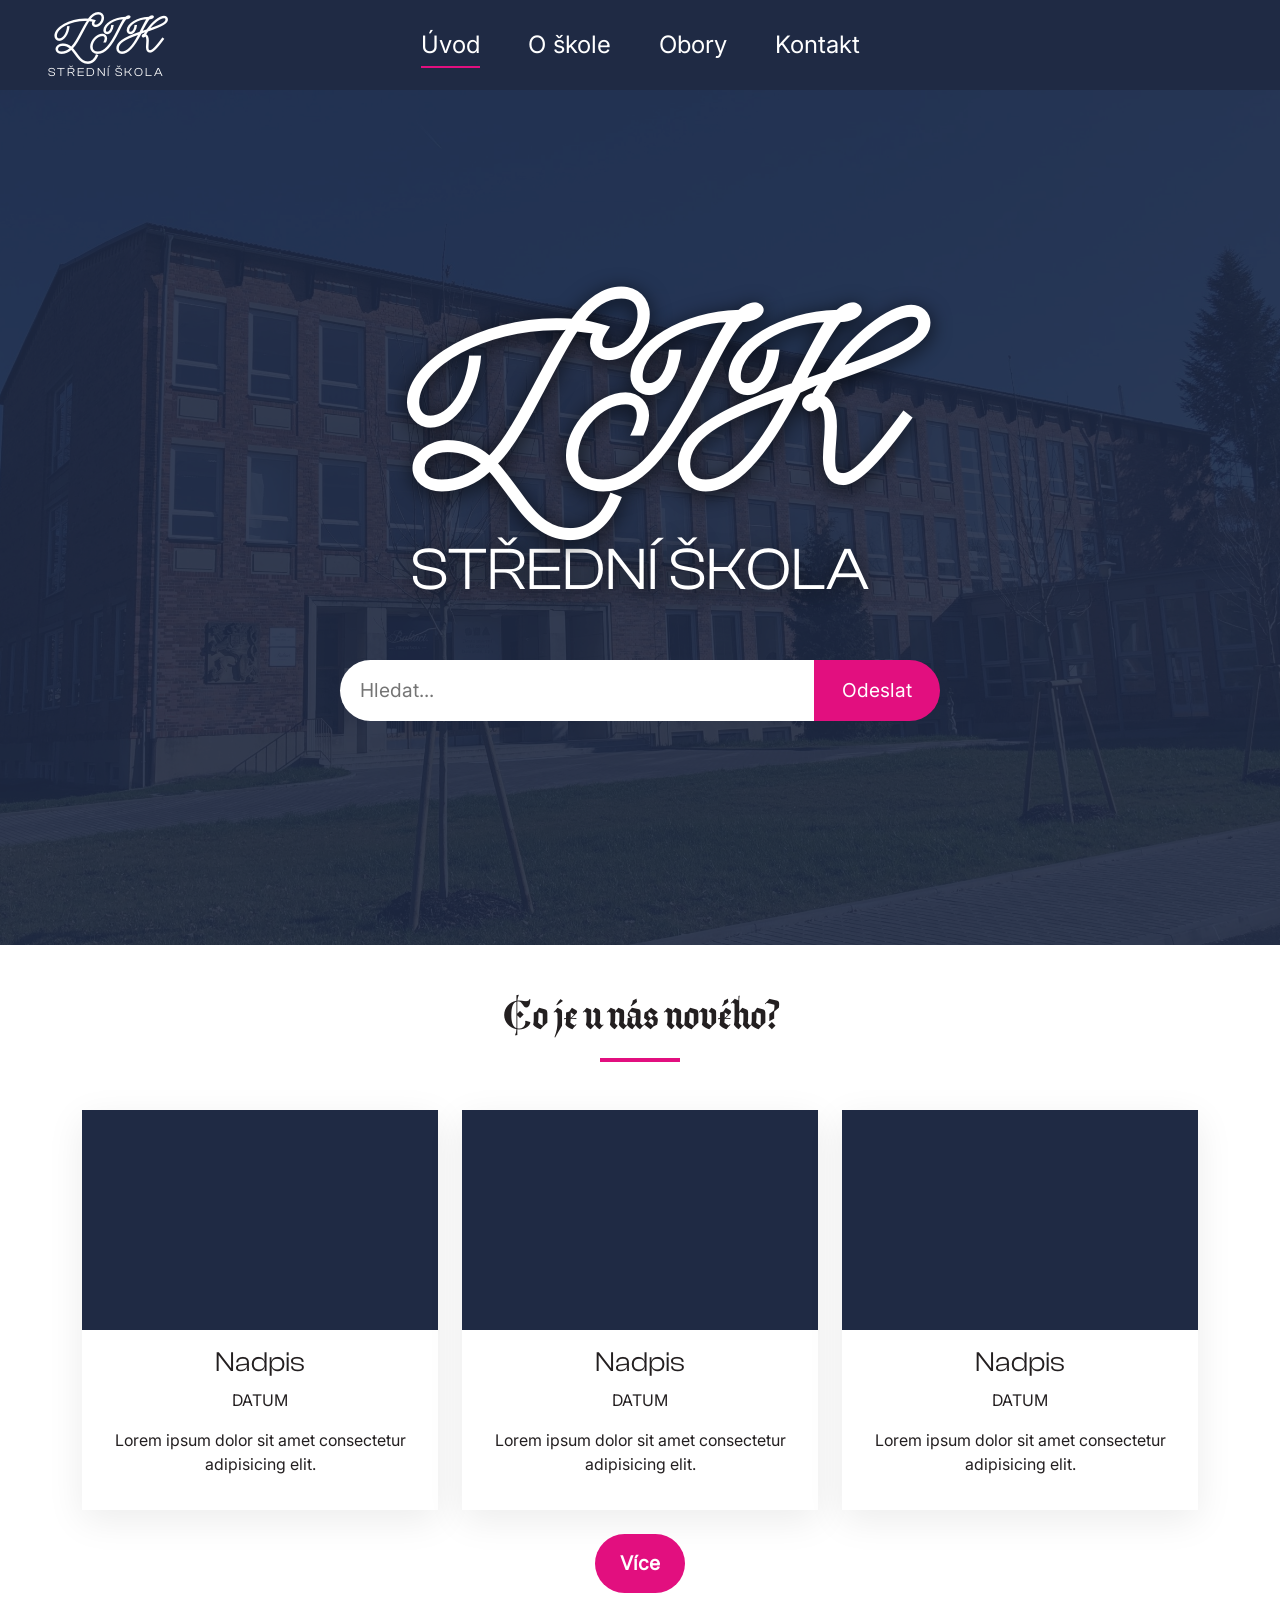
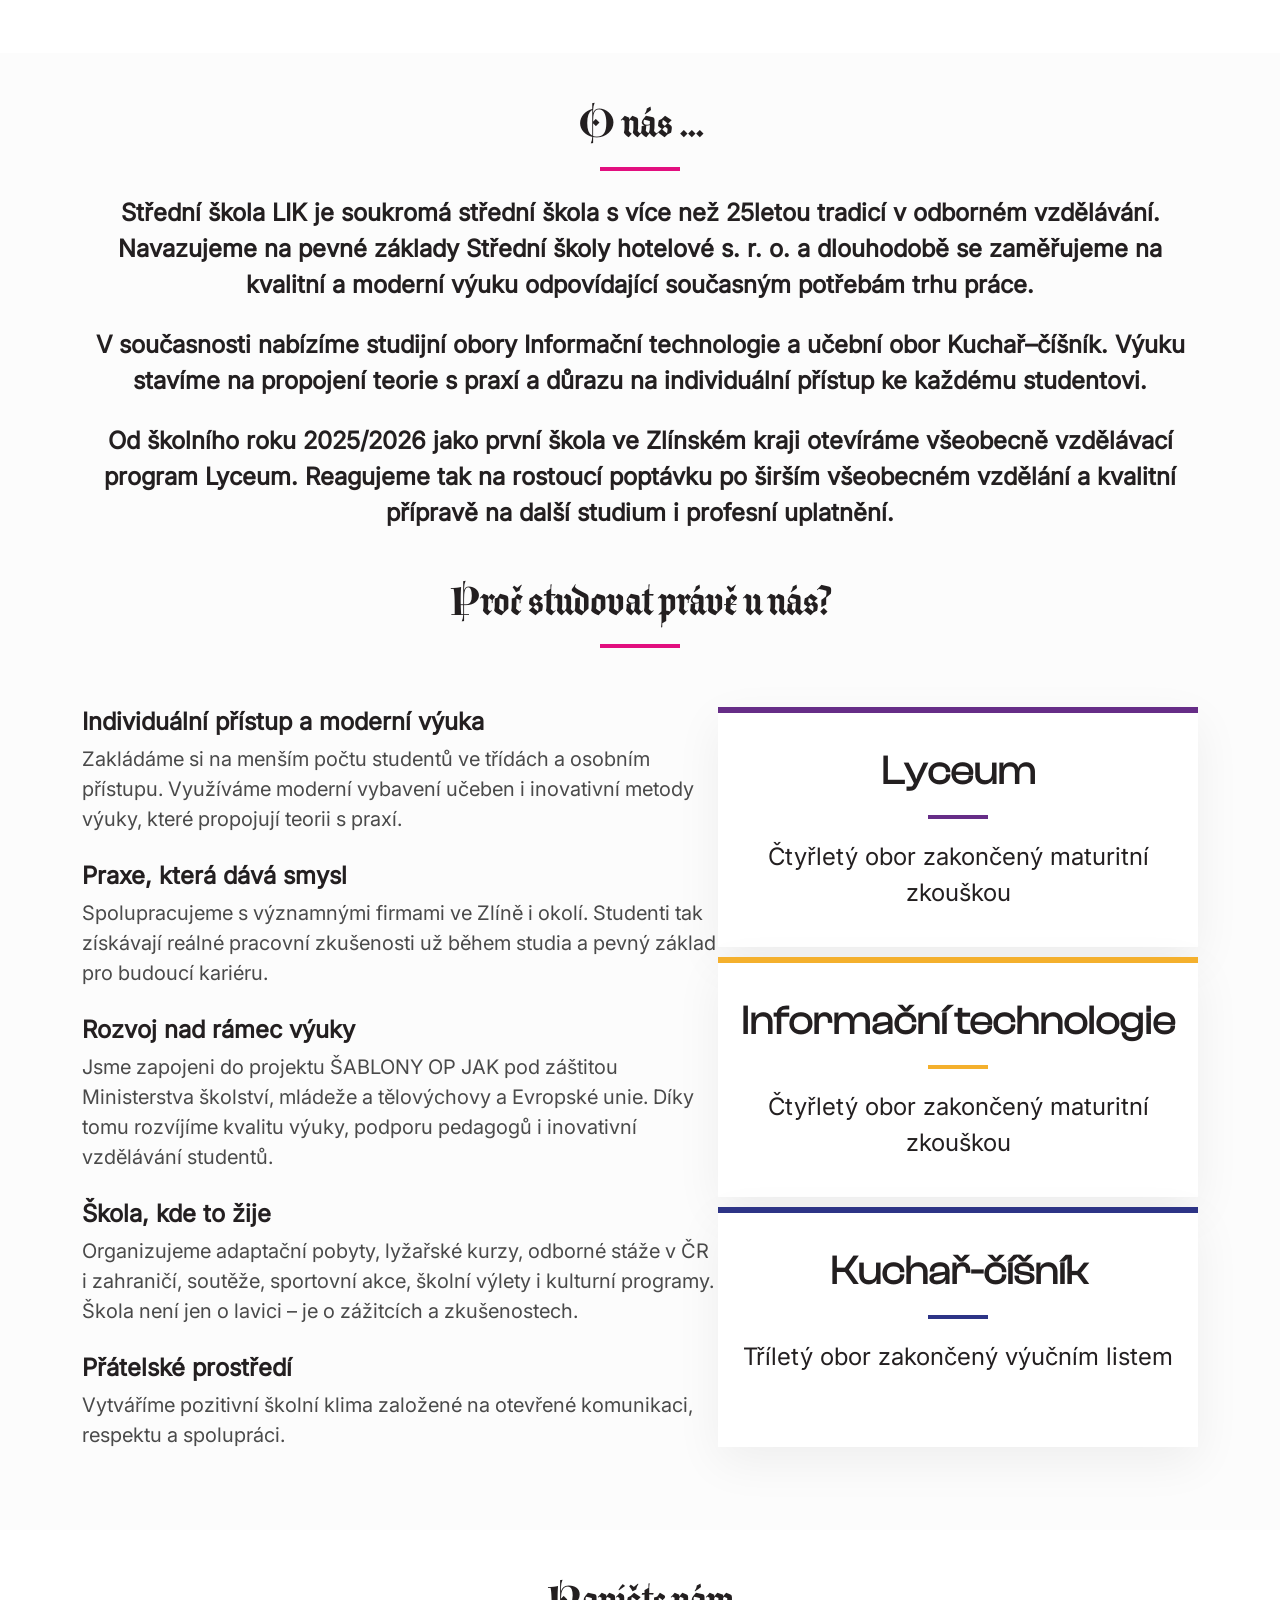
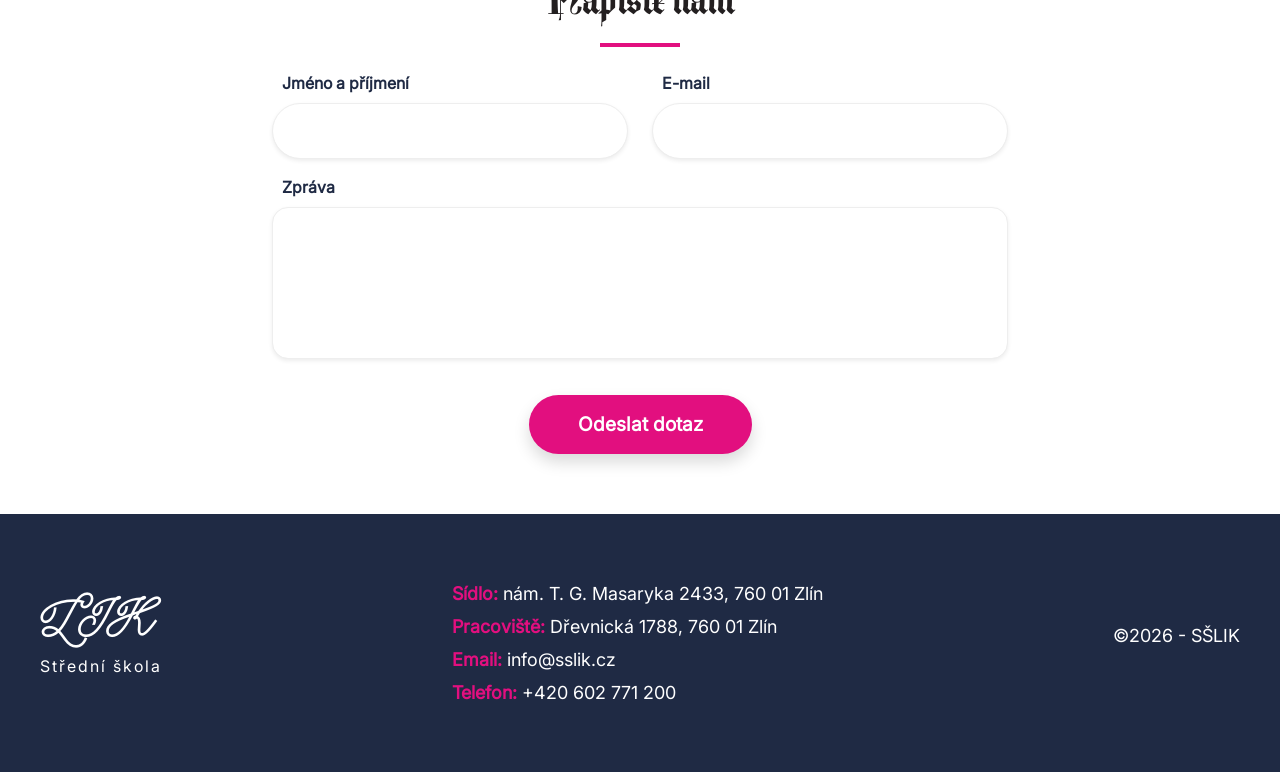
==== commit fa3cb12d: "finální úprava index.html, o-skole.html, style.css" ====
--- a/index.html
+++ b/index.html
@@ -119,11 +119,11 @@
 
     
     <p class="why-study-item fs-4 fw-semibold mb-1">Škola, kde to žije</p>
-    <p class="why-study-item fs-5 mb-4">Organizujeme adaptační pobyty, lyžařské kurzy, odborné stáže v ČR i zahraničí, soutěže, sportovní akce, školní výlety i kulturní programy. Škola není jen o lavici – je o zážitcích a zkušenostech.</p>
+    <p class="why-study-item fs-5 mb-4">Organizujeme adaptační pobyty, lyžařské kurzy, odborné stáže v ČR i zahraničí, soutěže, sportovní akce, školní výlety i kulturní programy. <br>Škola není jen o lavici – je o zážitcích a zkušenostech.</p>
 
     
     <p class="why-study-item fs-4 fw-semibold mb-1">Přátelské prostředí</p>
-    <p class="why-study-item fs-5">Vytváříme pozitivní školní klima založené na otevřené komunikaci, respektu a spolupráci.</p>
+    <p class="why-study-item fs-5">Vytváříme pozitivní školní klima založené na otevřené komunikaci, <br>respektu a spolupráci.</p>
 
     </div>
     <div class="study-programs">
@@ -158,16 +158,16 @@
           <div class="row mb-3">
             <div class="col-md-6 mb-3 mb-md-0">
               <label class="form-label fw-bold">Jméno a příjmení</label>
-              <input type="text" class="form-control rounded-pill shadow-sm" placeholder="Jan Novák" required>
+              <input type="text" class="form-control rounded-pill shadow-sm" required>
             </div>
             <div class="col-md-6">
               <label class="form-label fw-bold">E-mail</label>
-              <input type="email" class="form-control rounded-pill shadow-sm" placeholder="email@seznam.cz" required>
+              <input type="email" class="form-control rounded-pill shadow-sm" required>
             </div>
           </div>
           <div class="mb-4">
             <label class="form-label fw-bold">Zpráva</label>
-            <textarea class="form-control rounded-4 shadow-sm" rows="5" placeholder="Váš dotaz..."></textarea>
+            <textarea class="form-control rounded-4 shadow-sm" rows="5"></textarea>
           </div>
           <div class="text-center">
              <button type="submit" class="btn more text-white px-5 shadow">Odeslat dotaz</button>
--- a/css/style.css
+++ b/css/style.css
@@ -223,10 +223,6 @@
   background: var(--primary);
 }
 
-.news-meta {
-  color: var(--gray);
-}
-
 .news-card h3 {
   font-family: 'ClashDisplay-Regular';
 }
@@ -302,36 +298,31 @@
   color: white;
 }
 
-/* Základní styl pro čáru v kartě */
 .study-card hr {
-  width: 60px; /* Počáteční délka čáry */
+  width: 60px;
   height: 4px; 
   border: none;
   opacity: 1;
   
-  /* KLÍČOVÁ ZMĚNA: Automatický margin zleva i zprava čáru vycentruje */
   margin: 20px auto; 
   
-  transition: 0.4s ease-in-out; /* Plynulejší přechod */
+  transition: 0.4s ease-in-out;
   position: relative;
   z-index: 2;
 }
 
-/* Barvy čar zůstávají stejné */
 .lyceum-card hr { background-color: var(--lyceum); }
 .it-card hr { background-color: var(--it); }
 .kuchar-card hr { background-color: var(--kuchar); }
 
-/* Efekt při najetí na kartu */
 .study-card:hover hr {
   background-color: white;
   
-  /* Čára se rozšíří na obě strany, protože má margin: auto */
   width: 150px; 
 }
 
 .section-title.text-start::after {
-  margin: 15px 0 0; /* Zarovnání linky doleva pro text-start */
+  margin: 15px 0 0;
 }
 
 .img-wrapper img {
@@ -342,7 +333,6 @@
   transform: scale(1.05);
 }
 
-/* Úprava karet oborů v sekci About (místo TEXT TEXT TEXT) */
 #about p.fs-5 {
   max-width: 800px;
   margin: 0 auto;
@@ -359,7 +349,6 @@
 }
 
 #kontakt-white{
-  
   min-height: 75vh;
   max-height: 100vh;
   display: flex;
@@ -378,18 +367,17 @@
 
 .form-control {
   padding: 15px 20px;
-  border: 1px solid #eee; /* Jemný rámeček místo bílé */
+  border: 1px solid #eee;
   background-color: white;
   transition: 0.3s;
+  resize: none;
 }
 
 .form-control:focus {
   background-color: #fff;
   border-color: var(--secondary);
-  box-shadow: 0 5px 15px rgba(226, 15, 127, 0.1);
-}
-
-/* --- OPRAVA FOOTERU --- */
+}
+
 .site-footer {
   background: var(--primary);
   color: white;
@@ -437,18 +425,6 @@
   font-family: Pencerio_Complete;
 }
 
-.footer-contact-bar {
-    display: flex;
-    justify-content: center;
-    align-items: center;
-    gap: 1.5%;
-    flex-wrap: wrap;
-}
-
-
-
-
-/* --- SUB-HERO STYLY --- */
 .sub-hero {
     background: var(--primary);
     color: white;
@@ -466,7 +442,6 @@
     text-transform: uppercase;
 }
 
-/* --- BENEFIT KARTY --- */
 .bg-gray-section {
     background-color: var(--bg-gray);
 }
@@ -480,8 +455,7 @@
     border-bottom: 4px solid transparent;
 }
 
-/* --- SEZNAM S FAJKAMI --- */
-.extra-benefits-box {
+.extra-benefits-box, .benefit-card {
     background: white;
     box-shadow: 0 10px 30px rgba(0,0,0,0.05);
 }
@@ -491,12 +465,6 @@
     padding: 0;
 }
 
-.custom-check-list li {
-    margin-bottom: 15px;
-    padding-left: 35px;
-}
-
-/* --- TESTIMONIALS --- */
 .testimonial-card {
     background: var(--primary);
     color: white;
@@ -522,12 +490,6 @@
     font-weight: normal;
     font-size: 0.9rem;
     color: var(--secondary);
-}
-
-/* --- DEKORACE OBRÁZKU --- */
-.image-deco-wrapper {
-    position: relative;
-    padding: 10px;
 }
 
 .image-deco-wrapper::before {
@@ -542,9 +504,188 @@
     z-index: 0;
 }
 
-.image-caption {
+.contact-info-box {
+    border-top: 8px solid var(--secondary);
+    transition: transform 0.3s ease;
+}
+
+.contact-header {
+    font-family: 'ClashDisplay-Regular', sans-serif;
+    color: var(--primary);
+    margin-bottom: 20px;
+    text-transform: uppercase;
+    letter-spacing: 1px;
+}
+
+.small-label {
+    display: block;
+    font-size: 0.75rem;
+    text-transform: uppercase;
+    color: #999;
+    font-weight: 600;
+    margin-bottom: 2px;
+}
+
+.contact-link {
+    color: var(--secondary);
+    text-decoration: none;
+    font-weight: bold;
+    font-size: 1.1rem;
+}
+
+.contact-link:hover, .mail-link:hover {
+    text-decoration: underline;
+}
+
+.bg-gray-section {
+    background-color: var(--bg-gray);
+}
+
+.team-card {
+    background: white;
+    height: 100%;
+    overflow: hidden;
+    transition: transform 0.3s ease, box-shadow 0.3s ease;
+    border: 1px solid #eee;
+    display: flex;
+    flex-direction: column;
+}
+
+.team-image-wrapper {
+    width: 100%;
+    height: 240px;
+    overflow: hidden;
+    background: #f0f0f0;
+}
+
+.team-image-wrapper img {
+    width: 100%;
+    height: 100%;
+    object-fit: cover;
+    object-position: center top;
+}
+
+.team-content {
+    padding: 1.25rem;
     text-align: center;
-    margin-top: 15px;
-    color: var(--gray);
-    font-size: 0.9rem;
+    flex-grow: 1;
+    display: flex;
+    flex-direction: column;
+    justify-content: center;
+}
+
+.team-content h4 {
+    font-size: 1rem;
+    font-weight: bold;
+    margin-bottom: 0.5rem;
+    line-height: 1.2;
+    color: var(--primary);
+}
+
+.team-content .role {
+    font-size: 0.85rem;
+    color: #6c757d;
+    margin-bottom: 0.75rem;
+    font-weight: 500;
+}
+
+.mail-link {
+    font-size: 0.85rem;
+    color: var(--secondary);
+    text-decoration: none;
+    font-weight: bold;
+    transition: color 0.2s;
+}
+
+.cards-wrapper {
+    display: flex;
+    flex-wrap: wrap;
+    justify-content: center; 
+    gap: 40px;
+    width: 100%;
+    margin-bottom: 5%;
+}
+
+.study-card-extended {
+    width: 480px;
+    min-height: 280px;
+    display: flex;
+    flex-direction: column;
+    justify-content: center;
+}
+
+#lyceum, #kuchar {
+  background: white;
+}
+
+#it {
+  background: var(--bg-gray);
+}
+
+.obor-link{
+  text-decoration: none;
+  color: var(--text);
+}
+
+.obor-title{
+  font-family: 'ClashDisplay-Regular';
+}
+
+.lyceum-title, .it-title, .kuchar-title {
+  font-size: 64px;
+  font-weight: bold;
+  font-family: 'ClashDisplay-Regular';
+  position: relative;
+  color: var(--text);
+}
+
+.lyceum-title::after, .it-title::after, .kuchar-title::after{
+  content: "";
+  display: block;
+  width: 180px;
+  height: 5px;
+  background: var(--secondary);
+  margin: 15px auto 0;
+}
+
+.lyceum-title::after{
+  background-color: var(--lyceum);
+}
+
+.it-title::after{
+  background-color: var(--it);
+}
+
+.kuchar-title::after{
+  background-color: var(--kuchar);
+}
+
+.info-box-wrapper {
+    display: flex;
+    flex-direction: column;
+    gap: 8px;
+}
+
+.info-item {
+    color: white;
+    padding: 15px 20px;
+    text-align: center;
+    font-size: 1.1rem;
+    font-weight: 500;
+}
+
+ul.list-unstyled li {
+    padding-left: 5px;
+}
+
+.info-box-lyceum .info-item{
+  background-color: var(--lyceum);
+}
+
+.info-box-it .info-item{
+  background-color: var(--it);
+}
+
+.info-box-kuchar .info-item{
+  background-color: var(--kuchar);
 }
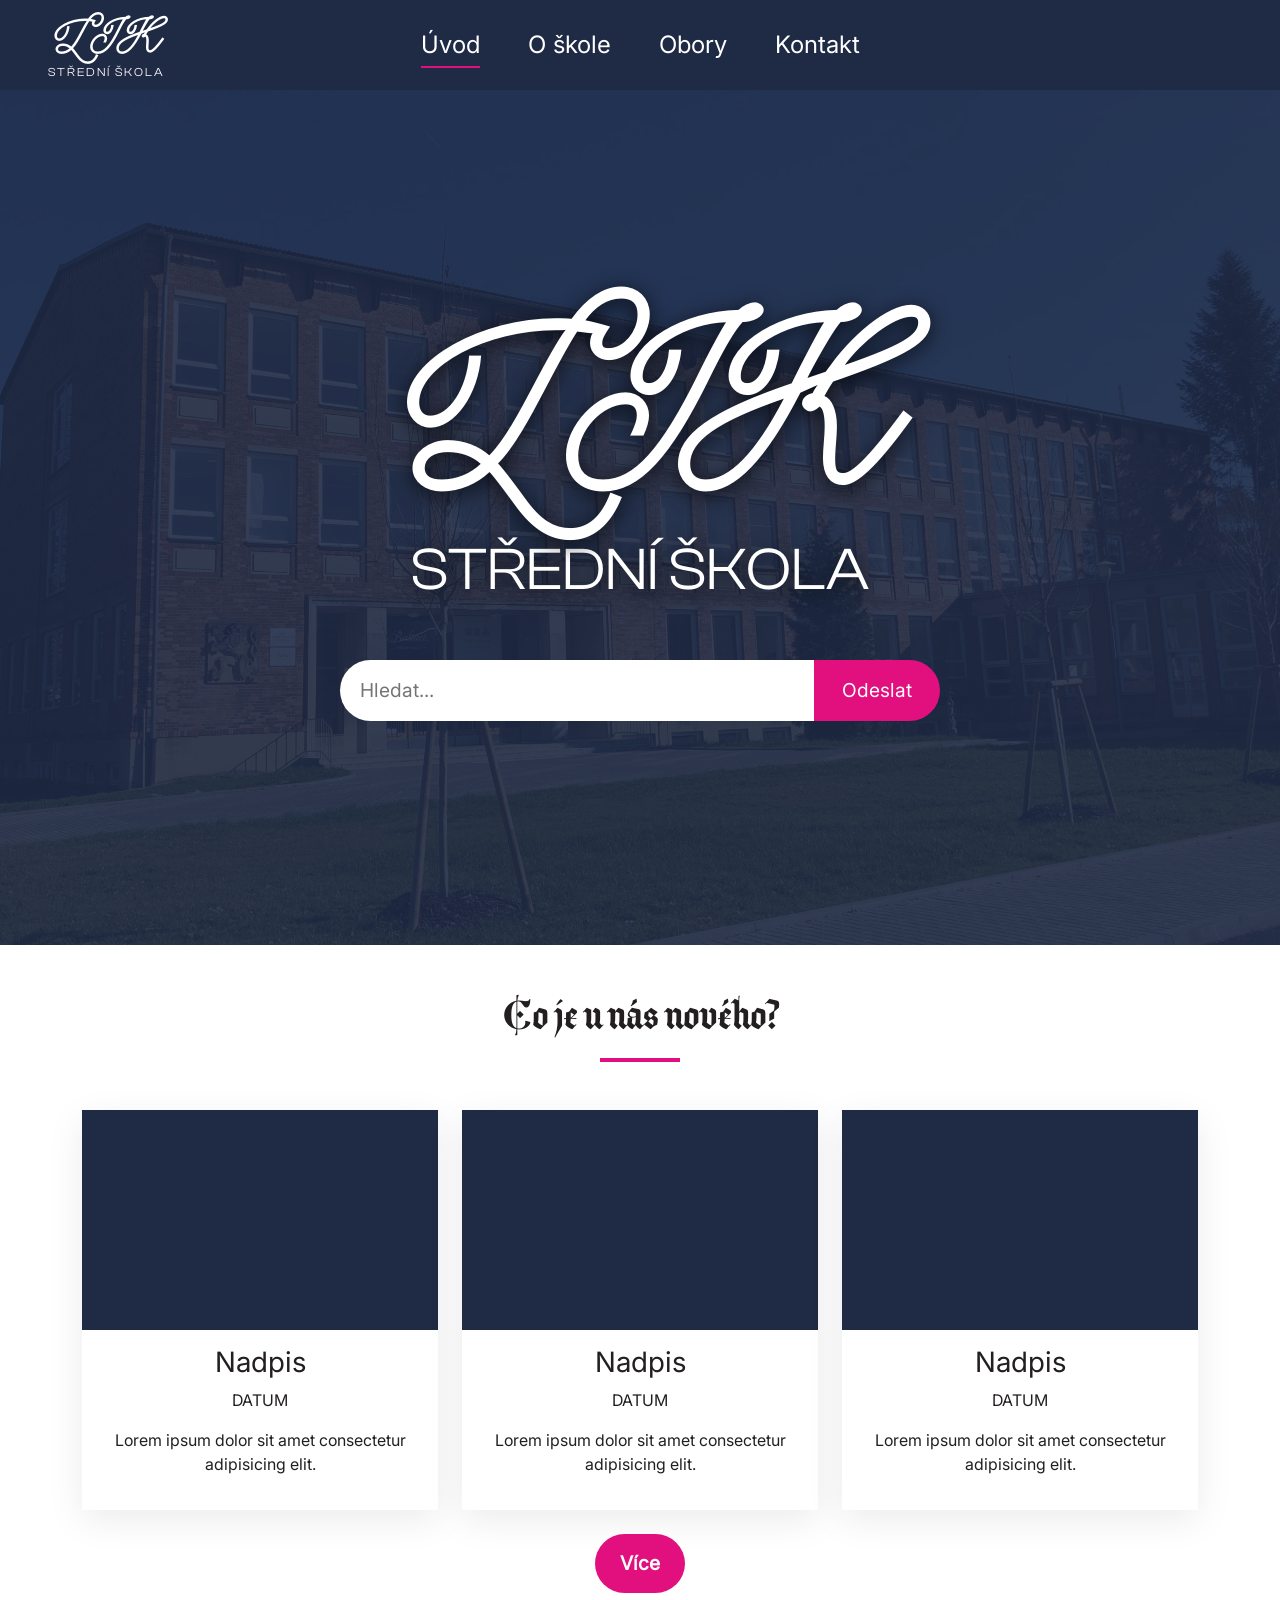
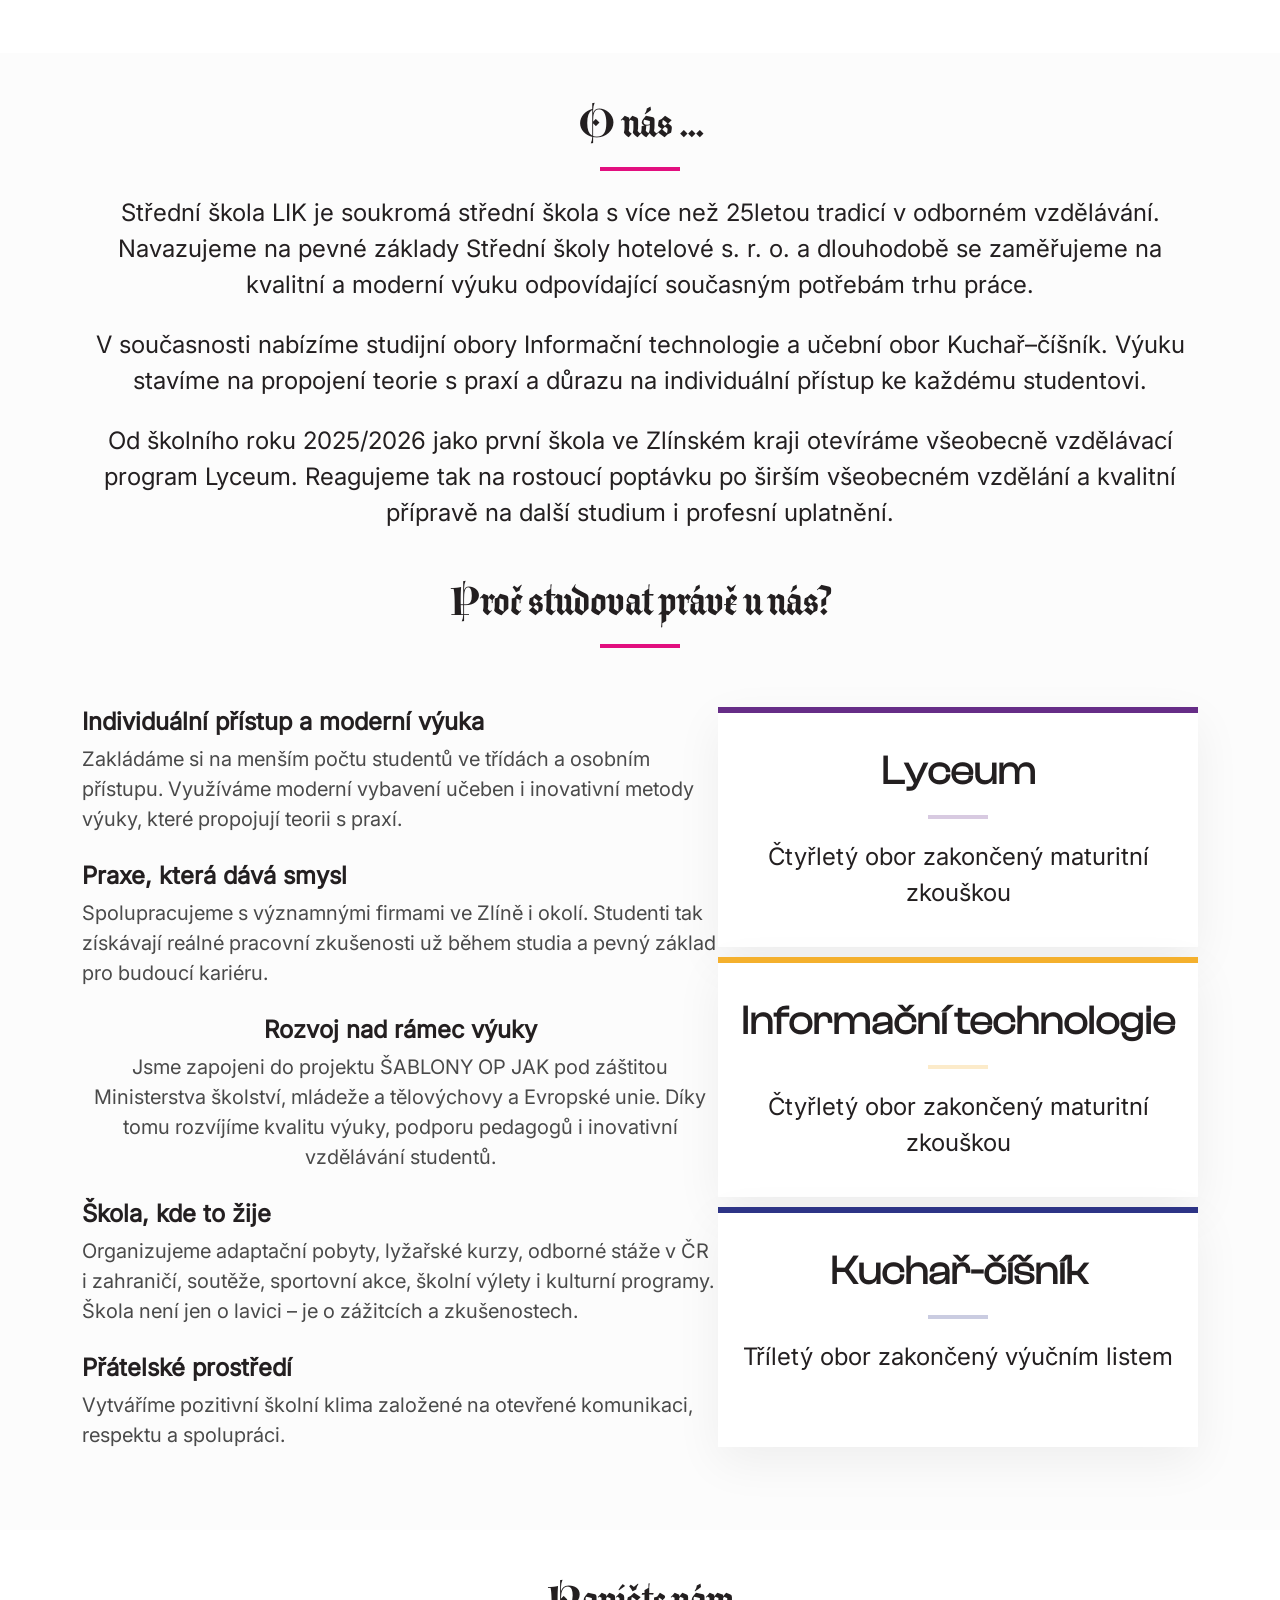
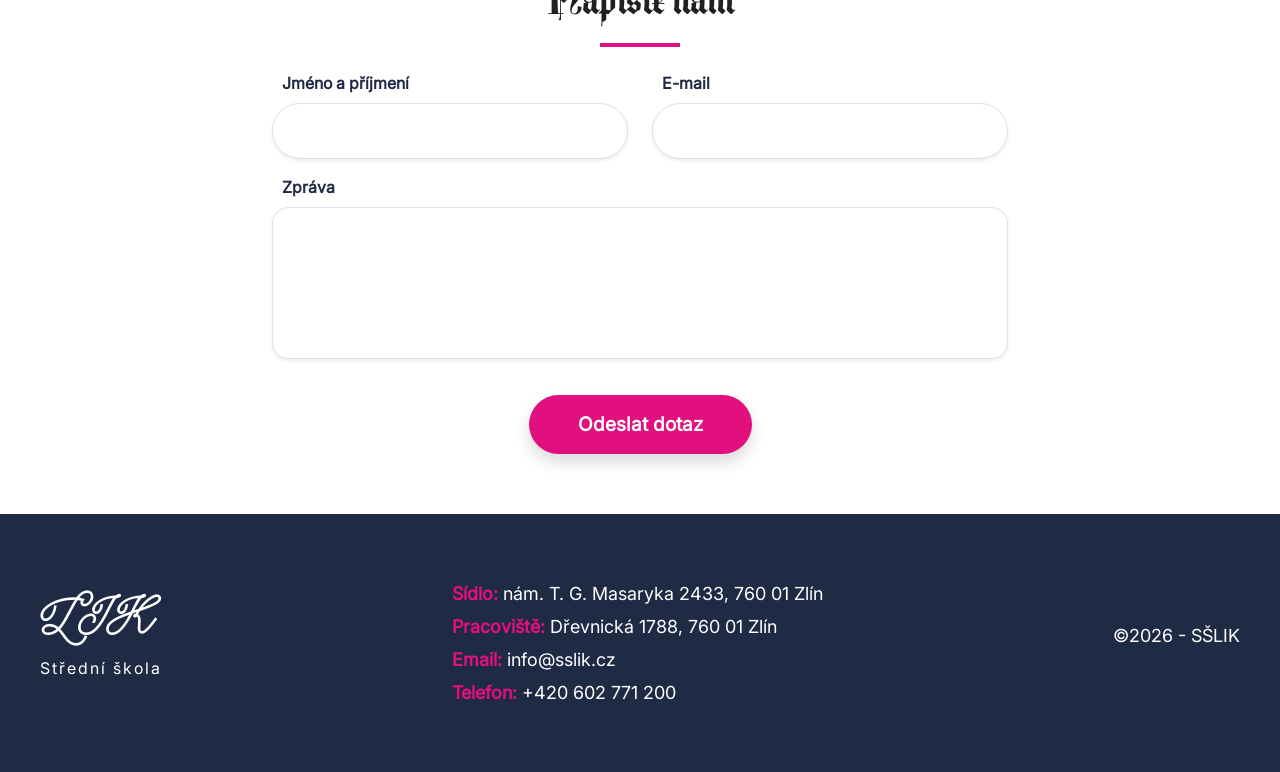
==== commit 50585cf8: "doladění chyb a finální úprava" ====
--- a/index.html
+++ b/index.html
@@ -87,43 +87,42 @@
 
     </div>
 
-    <a class="btn more rounded-pill text-white px-4 mt-4" href="#">Více</a>
+    <a class="btn rounded-pill text-white px-4 mt-4" href="#">Více</a>
   </div>
 </section>
 
-<section id="about" class="py-5">
+<section id="about" class="bg-gray-section py-5">
   <div class="container text-center">
 
     <h2 class="section-title mb-4">O nás ...</h2>
 
-    <p class="fs-4 fw-semibold mb-4">Střední škola LIK je soukromá střední škola s více než 25letou tradicí v odborném vzdělávání. Navazujeme na pevné základy Střední školy hotelové s. r. o. a dlouhodobě se zaměřujeme na kvalitní a moderní výuku odpovídající současným potřebám trhu práce.
-</p>
-    <p class="fs-4 fw-semibold mb-4">V současnosti nabízíme studijní obory Informační technologie a učební obor Kuchař–číšník. Výuku stavíme na propojení teorie s praxí a důrazu na individuální přístup ke každému studentovi.</p>
-    <p class="fs-4 fw-semibold mb-5">Od školního roku 2025/2026 jako první škola ve Zlínském kraji otevíráme všeobecně vzdělávací program Lyceum. Reagujeme tak na rostoucí poptávku po širším všeobecném vzdělání a kvalitní přípravě na další studium i profesní uplatnění.</p>
+    <p class="fs-4  mb-4">Střední škola LIK je soukromá střední škola s více než 25letou tradicí v odborném vzdělávání. Navazujeme na pevné základy Střední školy hotelové s. r. o. a dlouhodobě se zaměřujeme na kvalitní a moderní výuku odpovídající současným potřebám trhu práce.</p>
+    <p class="fs-4  mb-4">V současnosti nabízíme studijní obory Informační technologie a učební obor Kuchař–číšník. Výuku stavíme na propojení teorie s praxí a důrazu na individuální přístup ke každému studentovi.</p>
+    <p class="fs-4  mb-5">Od školního roku 2025/2026 jako první škola ve Zlínském kraji otevíráme všeobecně vzdělávací program Lyceum. Reagujeme tak na rostoucí poptávku po širším všeobecném vzdělání a kvalitní přípravě na další studium i profesní uplatnění.</p>
 
         <h2 class="section-title mb-4">Proč studovat právě u nás?</h2>
 
 <div class="why-study">
   <div class="why-study-content">
 
-    <p class="why-study-item fs-4 fw-semibold mb-1">Individuální přístup a moderní výuka</p>
-    <p class="why-study-item fs-5 mb-4">Zakládáme si na menším počtu studentů ve třídách a osobním přístupu. Využíváme moderní vybavení učeben i inovativní metody výuky, které propojují teorii s praxí.</p>
-
-    
-    <p class="why-study-item fs-4 fw-semibold mb-1">Praxe, která dává smysl</p>
-    <p class="why-study-item fs-5 mb-4">Spolupracujeme s významnými firmami ve Zlíně i okolí. Studenti tak získávají reálné pracovní zkušenosti už během studia a pevný základ pro budoucí kariéru.</p>
+    <p class="text-start fs-4 fw-semibold mb-1">Individuální přístup a moderní výuka</p>
+    <p class="text-start fs-5 mb-4">Zakládáme si na menším počtu studentů ve třídách a osobním přístupu. Využíváme moderní vybavení učeben i inovativní metody výuky, které propojují teorii s praxí.</p>
+
+    
+    <p class="text-start fs-4 fw-semibold mb-1">Praxe, která dává smysl</p>
+    <p class="text-start fs-5 mb-4">Spolupracujeme s významnými firmami ve Zlíně i okolí. Studenti tak získávají reálné pracovní zkušenosti už během studia a pevný základ pro budoucí kariéru.</p>
 
     
     <p class="why-study-item fs-4 fw-semibold mb-1">Rozvoj nad rámec výuky</p>
     <p class="why-study-item fs-5 mb-4">Jsme zapojeni do projektu ŠABLONY OP JAK pod záštitou Ministerstva školství, mládeže a tělovýchovy a Evropské unie. Díky tomu rozvíjíme kvalitu výuky, podporu pedagogů i inovativní vzdělávání studentů.</p>
 
     
-    <p class="why-study-item fs-4 fw-semibold mb-1">Škola, kde to žije</p>
-    <p class="why-study-item fs-5 mb-4">Organizujeme adaptační pobyty, lyžařské kurzy, odborné stáže v ČR i zahraničí, soutěže, sportovní akce, školní výlety i kulturní programy. <br>Škola není jen o lavici – je o zážitcích a zkušenostech.</p>
-
-    
-    <p class="why-study-item fs-4 fw-semibold mb-1">Přátelské prostředí</p>
-    <p class="why-study-item fs-5">Vytváříme pozitivní školní klima založené na otevřené komunikaci, <br>respektu a spolupráci.</p>
+    <p class="text-start fs-4 fw-semibold mb-1">Škola, kde to žije</p>
+    <p class="text-start fs-5 mb-4">Organizujeme adaptační pobyty, lyžařské kurzy, odborné stáže v ČR i zahraničí, soutěže, sportovní akce, školní výlety i kulturní programy. <br>Škola není jen o lavici – je o zážitcích a zkušenostech.</p>
+
+    
+    <p class="text-start fs-4 fw-semibold mb-1">Přátelské prostředí</p>
+    <p class="text-start fs-5">Vytváříme pozitivní školní klima založené na otevřené komunikaci, <br>respektu a spolupráci.</p>
 
     </div>
     <div class="study-programs">
@@ -170,7 +169,7 @@
             <textarea class="form-control rounded-4 shadow-sm" rows="5"></textarea>
           </div>
           <div class="text-center">
-             <button type="submit" class="btn more text-white px-5 shadow">Odeslat dotaz</button>
+             <button type="submit" class="btn text-white px-5 shadow">Odeslat dotaz</button>
           </div>
       </div>
     </div>
@@ -178,21 +177,21 @@
 </section>
 
 <footer class="site-footer">
-  <div class="site-footer__inner">
-
-    <div class="site-footer__brand">
+  <div class="site-footer-inner">
+
+    <div class="site-footer-brand">
       <h4 class="footer-logo fw-bold">LIK</h4>
       <p class="footer-sub">Střední škola</p>
     </div>
 
-    <div class="site-footer__contact">
+    <div class="site-footer-contact">
       <p><strong>Sídlo:</strong> nám. T. G. Masaryka 2433, 760 01 Zlín</p>
       <p><strong>Pracoviště:</strong> Dřevnická 1788, 760 01 Zlín</p>
       <p><strong>Email:</strong> info@sslik.cz</p>
       <p><strong>Telefon:</strong> +420 602 771 200</p>
     </div>
 
-    <div class="site-footer__copy">
+    <div class="site-footer-copy">
       <p>©2026 - SŠLIK</p>
     </div>
 
--- a/css/style.css
+++ b/css/style.css
@@ -3,11 +3,9 @@
   --secondary: #e20f7f;
   --text: #231f20;
   --bg-gray: #fcfcfc;
-
   --lyceum: #662d87;
   --it: #f4b02d;
   --kuchar: #2d3486;
-
   --gray: #4a4a4a;
 }
 
@@ -15,17 +13,14 @@
   font-family: 'Pencerio_Complete';
   src: url('/fonts/Pencerio_Complete/Fonts/WEB/fonts/Pencerio-Hairline.woff2');
 }
-
 @font-face {
   font-family: 'Aktura_Complete';
   src: url('/fonts/Aktura_Complete/Fonts/WEB/fonts/Aktura-Regular.woff2');
 }
-
 @font-face {
   font-family: 'ClashDisplay-Regular';
   src: url('/fonts/ClashDisplay_Complete/Fonts/WEB/fonts/ClashDisplay-Regular.woff2');
 }
-
 @font-face {
   font-family: 'Inter-Regular';
   src: url('/fonts/Inter/static/Inter_18pt-Regular.ttf');
@@ -78,9 +73,7 @@
   background: var(--secondary);
   transition: width 0.3s ease;
 }
-
-.nav a:hover::after,
-.nav a.active::after {
+.nav a:hover::after, .nav a.active::after {
   width: 100%;
 }
 
@@ -90,7 +83,6 @@
   background: url("/img/kola-scaled.jpg");
   background-position: center;
   background-size: cover;
-  background-repeat: no-repeat;
   color: white;
   position: relative;
   display: flex;
@@ -174,15 +166,12 @@
   font-size: 120%;
   transition: all 0.3s ease;
   margin: 12px;
-}
-
-.more {
   background: var(--secondary);
   color: white;
 }
 
-.more:hover {
-  background: var(--primary)  ;
+.btn:hover {
+  background: var(--primary);
   border-color: white;
   transform: translateY(3px);
 }
@@ -223,12 +212,8 @@
   background: var(--primary);
 }
 
-.news-card h3 {
-  font-family: 'ClashDisplay-Regular';
-}
-
-#about {
-  background: var(--bg-gray);
+.bg-gray-section {
+    background-color: var(--bg-gray);
 }
 
 .why-study{
@@ -239,10 +224,6 @@
   width: 100%;
 }
 
-.why-study-item{
-  text-align: left;
-}
-
 .study-programs{
   display: flex;
   align-items: end;
@@ -250,7 +231,6 @@
   gap: 10px;
   flex-direction: column;
 }
-
 
 .study-card {
   width: 480px;
@@ -302,11 +282,7 @@
   width: 60px;
   height: 4px; 
   border: none;
-  opacity: 1;
-  
   margin: 20px auto; 
-  
-  transition: 0.4s ease-in-out;
   position: relative;
   z-index: 2;
 }
@@ -317,16 +293,11 @@
 
 .study-card:hover hr {
   background-color: white;
-  
   width: 150px; 
 }
 
 .section-title.text-start::after {
   margin: 15px 0 0;
-}
-
-.img-wrapper img {
-  transition: transform 0.5s ease;
 }
 
 .img-wrapper:hover img {
@@ -339,21 +310,15 @@
   color: var(--gray);
 }
 
-#kontakt-gray{
-  background-color: var(--bg-gray);
+#kontakt-white, #kontakt-gray{
   min-height: 75vh;
   max-height: 100vh;
   display: flex;
   justify-content: center;
   align-items: center;
 }
-
-#kontakt-white{
-  min-height: 75vh;
-  max-height: 100vh;
-  display: flex;
-  justify-content: center;
-  align-items: center;
+#kontakt-gray{
+  background-color: var(--bg-gray);
 }
 
 .contact-form {
@@ -367,14 +332,10 @@
 
 .form-control {
   padding: 15px 20px;
-  border: 1px solid #eee;
-  background-color: white;
-  transition: 0.3s;
   resize: none;
 }
 
 .form-control:focus {
-  background-color: #fff;
   border-color: var(--secondary);
 }
 
@@ -384,7 +345,7 @@
   padding: 60px 40px;
 }
 
-.site-footer__inner {
+.site-footer-inner {
   max-width: 1200px;
   margin: 0 auto;
   display: flex;
@@ -398,7 +359,6 @@
   font-family: 'Pencerio_Complete';
   font-size: 48px;
   letter-spacing: 3px;
-  margin: 0;
 }
 
 .footer-sub {
@@ -407,17 +367,17 @@
   margin-top: 5px;
 }
 
-.site-footer__contact p {
+.site-footer-contact p {
   margin: 6px 0;
   font-size: 18px;
 }
 
-.site-footer__contact strong {
+.site-footer-contact strong {
   color: var(--secondary);
   font-weight: 600;
 }
 
-.site-footer__copy {
+.site-footer-copy {
   font-size: 18px;
 }
 
@@ -439,11 +399,6 @@
     color: white;
     letter-spacing: 2px;
     margin-bottom: 40px;
-    text-transform: uppercase;
-}
-
-.bg-gray-section {
-    background-color: var(--bg-gray);
 }
 
 .benefit-card {
@@ -451,18 +406,12 @@
     padding: 40px 25px;
     text-align: center;
     height: 100%;
-    transition: 0.3s;
     border-bottom: 4px solid transparent;
 }
 
 .extra-benefits-box, .benefit-card {
     background: white;
     box-shadow: 0 10px 30px rgba(0,0,0,0.05);
-}
-
-.custom-check-list {
-    list-style: none;
-    padding: 0;
 }
 
 .testimonial-card {
@@ -475,21 +424,9 @@
     justify-content: space-between;
 }
 
-.testimonial-card p {
-    font-style: italic;
-    font-size: 1.1rem;
-}
-
-.testimonial-author {
-    margin-top: 25px;
-    font-weight: bold;
-}
-
-.testimonial-author span {
-    display: block;
-    font-weight: normal;
-    font-size: 0.9rem;
-    color: var(--secondary);
+span {
+  display: block;
+  color: var(--secondary);
 }
 
 .image-deco-wrapper::before {
@@ -506,21 +443,18 @@
 
 .contact-info-box {
     border-top: 8px solid var(--secondary);
-    transition: transform 0.3s ease;
 }
 
 .contact-header {
     font-family: 'ClashDisplay-Regular', sans-serif;
     color: var(--primary);
     margin-bottom: 20px;
-    text-transform: uppercase;
     letter-spacing: 1px;
 }
 
 .small-label {
     display: block;
     font-size: 0.75rem;
-    text-transform: uppercase;
     color: #999;
     font-weight: 600;
     margin-bottom: 2px;
@@ -533,19 +467,10 @@
     font-size: 1.1rem;
 }
 
-.contact-link:hover, .mail-link:hover {
-    text-decoration: underline;
-}
-
-.bg-gray-section {
-    background-color: var(--bg-gray);
-}
-
 .team-card {
     background: white;
     height: 100%;
     overflow: hidden;
-    transition: transform 0.3s ease, box-shadow 0.3s ease;
     border: 1px solid #eee;
     display: flex;
     flex-direction: column;
@@ -594,7 +519,6 @@
     color: var(--secondary);
     text-decoration: none;
     font-weight: bold;
-    transition: color 0.2s;
 }
 
 .cards-wrapper {
@@ -614,10 +538,6 @@
     justify-content: center;
 }
 
-#lyceum, #kuchar {
-  background: white;
-}
-
 #it {
   background: var(--bg-gray);
 }
@@ -648,17 +568,13 @@
   margin: 15px auto 0;
 }
 
-.lyceum-title::after{
-  background-color: var(--lyceum);
-}
-
-.it-title::after{
-  background-color: var(--it);
-}
-
-.kuchar-title::after{
-  background-color: var(--kuchar);
-}
+.lyceum-title::after{background-color: var(--lyceum);}
+.it-title::after{background-color: var(--it);}
+.kuchar-title::after{background-color: var(--kuchar);}
+
+.info-box-lyceum .info-item{ background-color: var(--lyceum);}
+.info-box-it .info-item{background-color: var(--it);}
+.info-box-kuchar .info-item{background-color: var(--kuchar);}
 
 .info-box-wrapper {
     display: flex;
@@ -678,14 +594,129 @@
     padding-left: 5px;
 }
 
-.info-box-lyceum .info-item{
-  background-color: var(--lyceum);
-}
-
-.info-box-it .info-item{
-  background-color: var(--it);
-}
-
-.info-box-kuchar .info-item{
-  background-color: var(--kuchar);
+@media (max-width: 900px) {
+  header {
+    height: 60px;
+  }
+
+  .logo h1, .logo h2 {
+    display: none;
+  }
+
+  nav {
+    position: static;
+    transform: none;
+    width: 100%;
+    text-align: center;
+    margin-top: 8px;
+  }
+
+  .nav a {
+    font-size: 135%;
+  }
+
+  .hero h1 {
+    font-size: 600%;
+    line-height: 0.88;
+  }
+
+  .hero h2 {
+    font-size: 200%;
+  }
+
+  .hero-form {
+    max-width: 540px;
+    flex-direction: column;
+    gap: 14px;
+  }
+
+  .hero-form input,
+  .hero-form button {
+    border-radius: 50px;
+    padding: 15px 22px;
+    font-size: 1.1rem;
+  }
+
+  .section-title {
+    font-size: 2.4rem;
+  }
+
+  .sub-hero-title {
+    font-size: 5.4rem;
+    line-height: 0.9;
+    margin-bottom: 35px;
+  }
+
+  .news-card {
+    width: 100%;
+    max-width: 420px;
+    height: auto;
+    min-height: 380px;
+  }
+
+  .news-image {
+    height: 200px;
+  }
+
+  .why-study {
+    height: auto;
+    flex-direction: column;
+    padding: 50px 0;
+    gap: 50px;
+  }
+
+  .study-programs {
+    flex-direction: column;
+    align-items: center;
+    gap: 28px;
+    width: 100%;
+  }
+
+  .study-card,
+  .study-card-extended {
+    width: 100%;
+    max-width: 460px;
+    height: auto;
+    min-height: 190px;
+    padding: 32px 24px;
+  }
+
+  .cards-wrapper {
+    gap: 35px;
+    justify-content: center;
+  }
+
+  .lyceum-title,.it-title,.kuchar-title {
+    font-size: 3.8rem;
+  }
+
+  .info-item {
+    font-size: 1.05rem;
+    padding: 14px 18px;
+  }
+  .contact-form,
+  #kontakt-white .col-lg-8,
+  #kontakt-gray .col-lg-8 {
+    max-width: 100%;
+  }
+
+  .form-control {
+    padding: 14px 18px;
+    font-size: 1.05rem;
+  }
+
+  .site-footer-inner {
+    flex-direction: column;
+    text-align: center;
+    gap: 40px;
+    padding: 50px 25px;
+  }
+
+  .footer-logo {
+    font-size: 3.2rem;
+  }
+
+  .site-footer-contact p {
+    font-size: 1.1rem;
+  }
 }
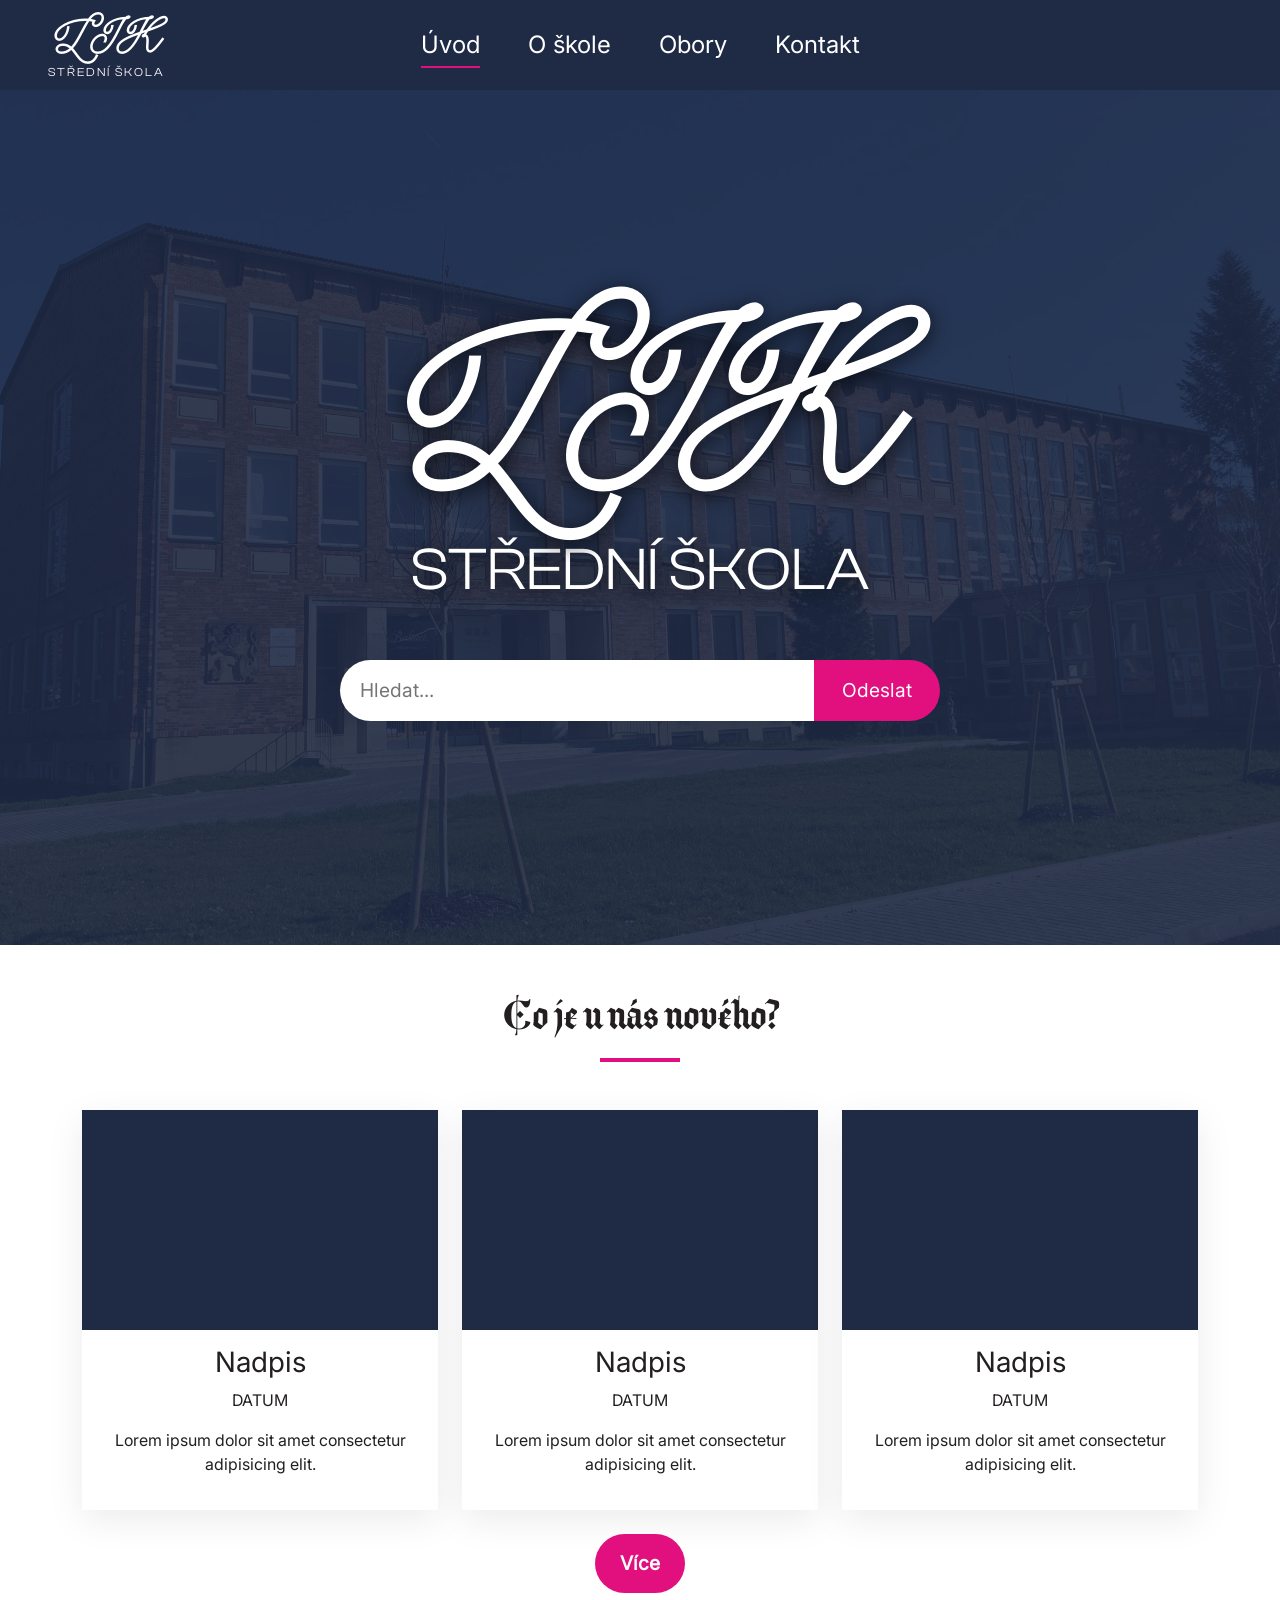
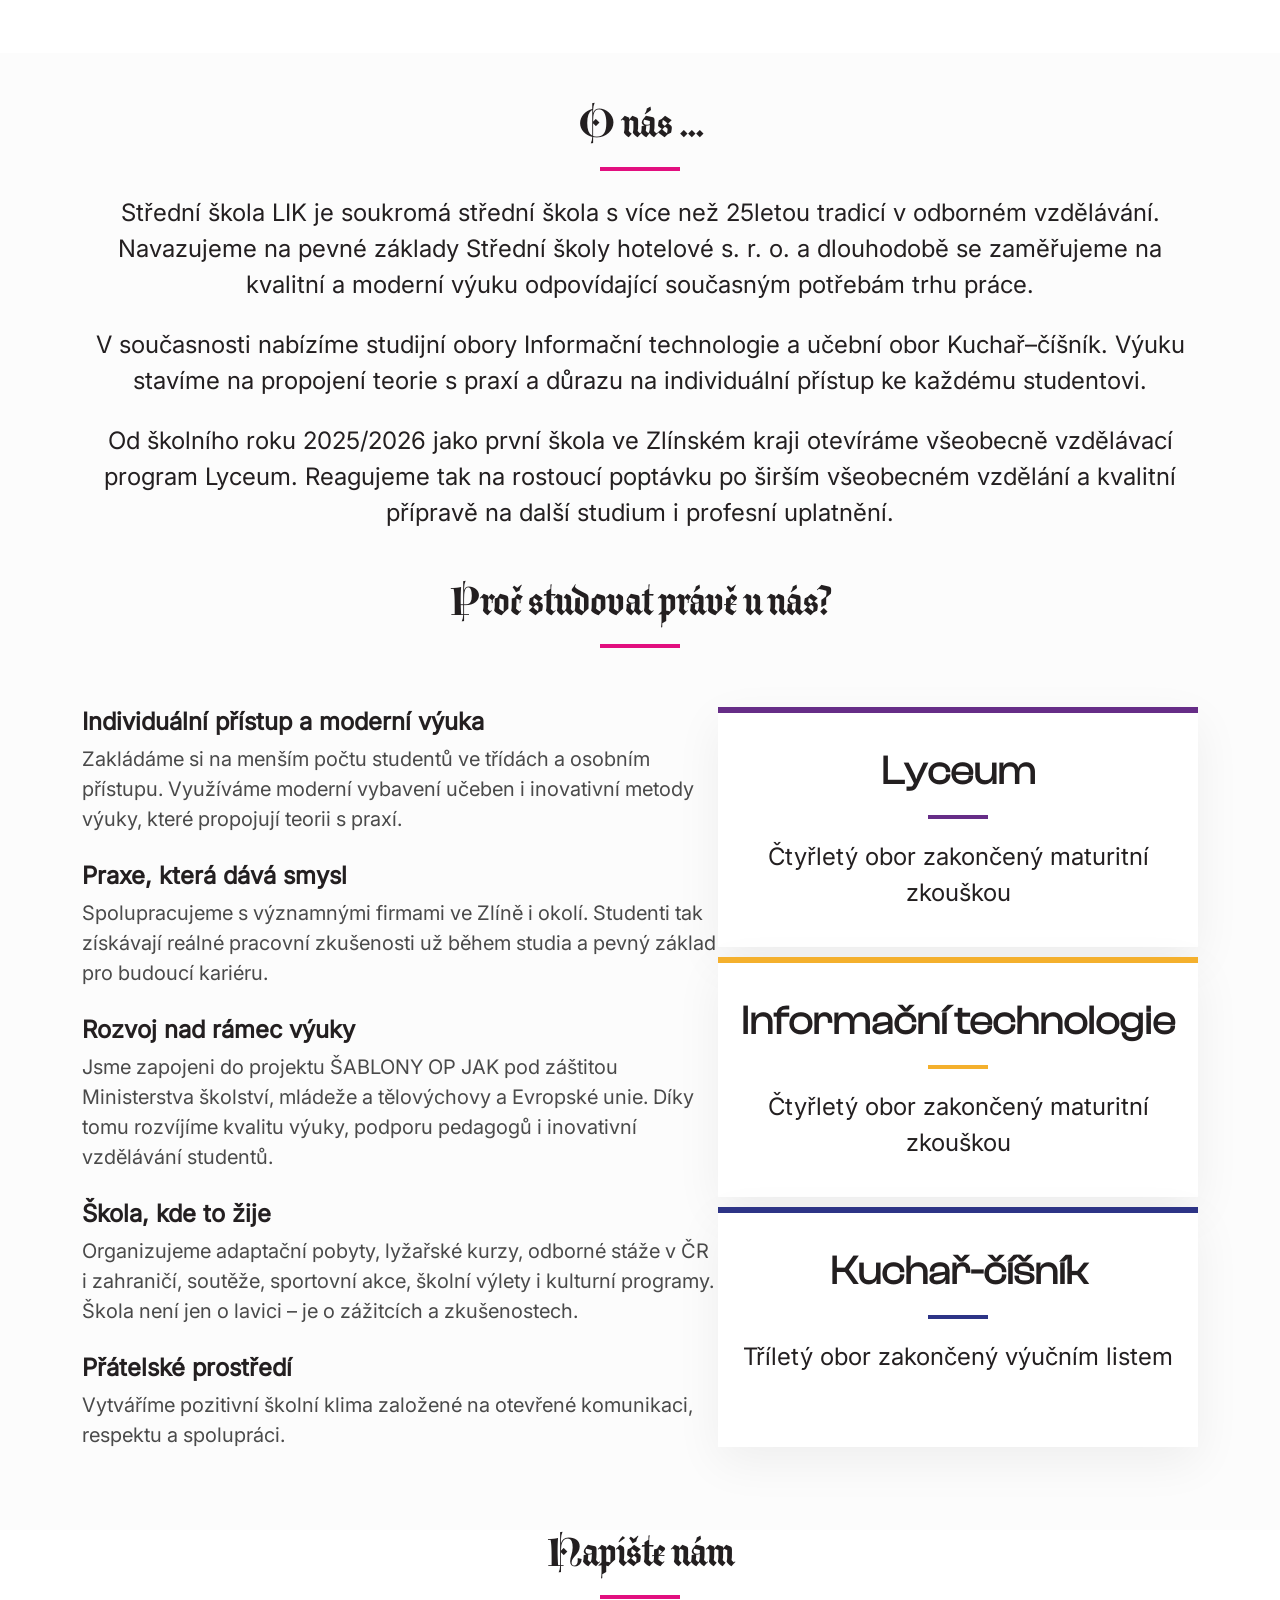
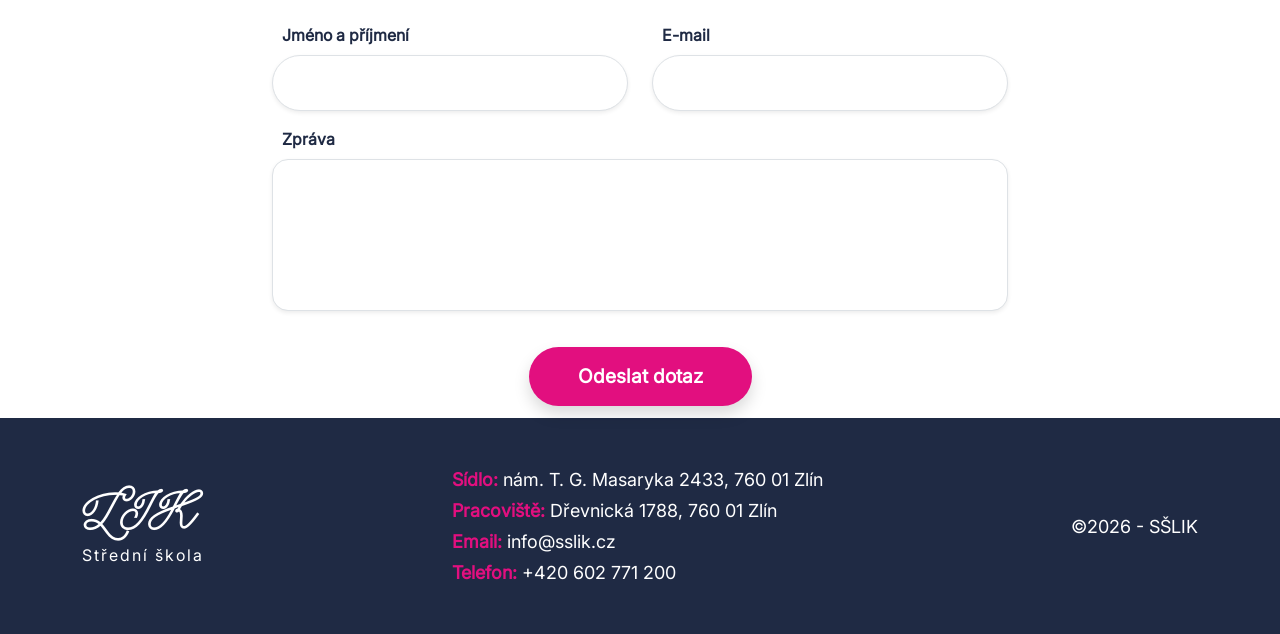
==== commit 740fa144: "doladění kódu" ====
--- a/index.html
+++ b/index.html
@@ -113,8 +113,8 @@
     <p class="text-start fs-5 mb-4">Spolupracujeme s významnými firmami ve Zlíně i okolí. Studenti tak získávají reálné pracovní zkušenosti už během studia a pevný základ pro budoucí kariéru.</p>
 
     
-    <p class="why-study-item fs-4 fw-semibold mb-1">Rozvoj nad rámec výuky</p>
-    <p class="why-study-item fs-5 mb-4">Jsme zapojeni do projektu ŠABLONY OP JAK pod záštitou Ministerstva školství, mládeže a tělovýchovy a Evropské unie. Díky tomu rozvíjíme kvalitu výuky, podporu pedagogů i inovativní vzdělávání studentů.</p>
+    <p class="text-start fs-4 fw-semibold mb-1">Rozvoj nad rámec výuky</p>
+    <p class="text-start fs-5 mb-4">Jsme zapojeni do projektu ŠABLONY OP JAK pod záštitou Ministerstva školství, mládeže a tělovýchovy a Evropské unie. Díky tomu rozvíjíme kvalitu výuky, podporu pedagogů i inovativní vzdělávání studentů.</p>
 
     
     <p class="text-start fs-4 fw-semibold mb-1">Škola, kde to žije</p>
@@ -150,7 +150,7 @@
   </div>
 </section>
 
-<section id="#kontakt-white" class="py-5">
+<section id="#kontakt-white" class="d-flex justify-content-center align-items-center bg-lightpy-5">
   <div class="container">
     <h2 class="section-title mb-4 text-center">Napište nám</h2>
     <div class="row justify-content-center"> <div class="col-lg-8">
@@ -176,23 +176,23 @@
   </div>
 </section>
 
-<footer class="site-footer">
-  <div class="site-footer-inner">
-
-    <div class="site-footer-brand">
-      <h4 class="footer-logo fw-bold">LIK</h4>
-      <p class="footer-sub">Střední škola</p>
-    </div>
-
-    <div class="site-footer-contact">
-      <p><strong>Sídlo:</strong> nám. T. G. Masaryka 2433, 760 01 Zlín</p>
-      <p><strong>Pracoviště:</strong> Dřevnická 1788, 760 01 Zlín</p>
-      <p><strong>Email:</strong> info@sslik.cz</p>
-      <p><strong>Telefon:</strong> +420 602 771 200</p>
+<footer class="site-footer py-5 px-4">
+  <div class="container d-flex flex-column flex-md-row justify-content-between align-items-center gap-4">
+
+    <div class="site-footer-brand text-center text-md-start">
+      <h4 class="footer-logo fw-bold mb-0">LIK</h4>
+      <p class="footer-sub mb-0">Střední škola</p>
+    </div>
+
+    <div class="site-footer-contact text-center text-md-start">
+      <p class="mb-1 text-nowrap"><strong>Sídlo:</strong> nám. T. G. Masaryka 2433, 760 01 Zlín</p>
+      <p class="mb-1 text-nowrap"><strong>Pracoviště:</strong> Dřevnická 1788, 760 01 Zlín</p>
+      <p class="mb-1 text-nowrap"><strong>Email:</strong> info@sslik.cz</p>
+      <p class="mb-0 text-nowrap"><strong>Telefon:</strong> +420 602 771 200</p>
     </div>
 
     <div class="site-footer-copy">
-      <p>©2026 - SŠLIK</p>
+      <p class="mb-0 text-nowrap">©2026 - SŠLIK</p>
     </div>
 
   </div>
--- a/css/style.css
+++ b/css/style.css
@@ -262,8 +262,7 @@
   height: 100%;
 }
 
-.study-card h3,
-.study-card p {
+.study-card h3,.study-card p {
   position: relative;
   z-index: 2;
   transition: 0.4s;
@@ -273,8 +272,7 @@
   font-family: 'ClashDisplay-Regular';
 }
 
-.study-card:hover h3,
-.study-card:hover p {
+.study-card:hover h3, .study-card:hover p {
   color: white;
 }
 
@@ -282,7 +280,9 @@
   width: 60px;
   height: 4px; 
   border: none;
+  opacity: 1;
   margin: 20px auto; 
+  transition: 0.4s ease-in-out;
   position: relative;
   z-index: 2;
 }
@@ -313,10 +313,8 @@
 #kontakt-white, #kontakt-gray{
   min-height: 75vh;
   max-height: 100vh;
-  display: flex;
-  justify-content: center;
-  align-items: center;
-}
+}
+
 #kontakt-gray{
   background-color: var(--bg-gray);
 }
@@ -342,17 +340,6 @@
 .site-footer {
   background: var(--primary);
   color: white;
-  padding: 60px 40px;
-}
-
-.site-footer-inner {
-  max-width: 1200px;
-  margin: 0 auto;
-  display: flex;
-  justify-content: space-between;
-  align-items: center;
-  flex-wrap: wrap;
-  gap: 40px;
 }
 
 .footer-logo {
@@ -364,12 +351,6 @@
 .footer-sub {
   font-size: 16px;
   letter-spacing: 2px;
-  margin-top: 5px;
-}
-
-.site-footer-contact p {
-  margin: 6px 0;
-  font-size: 18px;
 }
 
 .site-footer-contact strong {
@@ -377,12 +358,9 @@
   font-weight: 600;
 }
 
-.site-footer-copy {
+.site-footer-contact p, 
+.site-footer-copy p {
   font-size: 18px;
-}
-
-.footer-h4{
-  font-family: Pencerio_Complete;
 }
 
 .sub-hero {
@@ -452,26 +430,10 @@
     letter-spacing: 1px;
 }
 
-.small-label {
-    display: block;
-    font-size: 0.75rem;
-    color: #999;
-    font-weight: 600;
-    margin-bottom: 2px;
-}
-
-.contact-link {
-    color: var(--secondary);
-    text-decoration: none;
-    font-weight: bold;
-    font-size: 1.1rem;
-}
-
 .team-card {
-    background: white;
+    background: var(--primary);
     height: 100%;
     overflow: hidden;
-    border: 1px solid #eee;
     display: flex;
     flex-direction: column;
 }
@@ -480,7 +442,6 @@
     width: 100%;
     height: 240px;
     overflow: hidden;
-    background: #f0f0f0;
 }
 
 .team-image-wrapper img {
@@ -500,18 +461,9 @@
 }
 
 .team-content h4 {
-    font-size: 1rem;
-    font-weight: bold;
     margin-bottom: 0.5rem;
     line-height: 1.2;
     color: var(--primary);
-}
-
-.team-content .role {
-    font-size: 0.85rem;
-    color: #6c757d;
-    margin-bottom: 0.75rem;
-    font-weight: 500;
 }
 
 .mail-link {
@@ -519,15 +471,6 @@
     color: var(--secondary);
     text-decoration: none;
     font-weight: bold;
-}
-
-.cards-wrapper {
-    display: flex;
-    flex-wrap: wrap;
-    justify-content: center; 
-    gap: 40px;
-    width: 100%;
-    margin-bottom: 5%;
 }
 
 .study-card-extended {
@@ -616,8 +559,7 @@
   }
 
   .hero h1 {
-    font-size: 600%;
-    line-height: 0.88;
+    font-size: 800%;
   }
 
   .hero h2 {
@@ -625,7 +567,7 @@
   }
 
   .hero-form {
-    max-width: 540px;
+    width: 300px;
     flex-direction: column;
     gap: 14px;
   }
@@ -634,15 +576,10 @@
   .hero-form button {
     border-radius: 50px;
     padding: 15px 22px;
-    font-size: 1.1rem;
-  }
-
-  .section-title {
-    font-size: 2.4rem;
   }
 
   .sub-hero-title {
-    font-size: 5.4rem;
+    font-size: 60px;
     line-height: 0.9;
     margin-bottom: 35px;
   }
@@ -672,8 +609,7 @@
     width: 100%;
   }
 
-  .study-card,
-  .study-card-extended {
+  .study-card,.study-card-extended {
     width: 100%;
     max-width: 460px;
     height: auto;
@@ -686,25 +622,6 @@
     justify-content: center;
   }
 
-  .lyceum-title,.it-title,.kuchar-title {
-    font-size: 3.8rem;
-  }
-
-  .info-item {
-    font-size: 1.05rem;
-    padding: 14px 18px;
-  }
-  .contact-form,
-  #kontakt-white .col-lg-8,
-  #kontakt-gray .col-lg-8 {
-    max-width: 100%;
-  }
-
-  .form-control {
-    padding: 14px 18px;
-    font-size: 1.05rem;
-  }
-
   .site-footer-inner {
     flex-direction: column;
     text-align: center;
@@ -713,10 +630,6 @@
   }
 
   .footer-logo {
-    font-size: 3.2rem;
-  }
-
-  .site-footer-contact p {
-    font-size: 1.1rem;
+    font-size: 50px;
   }
 }
